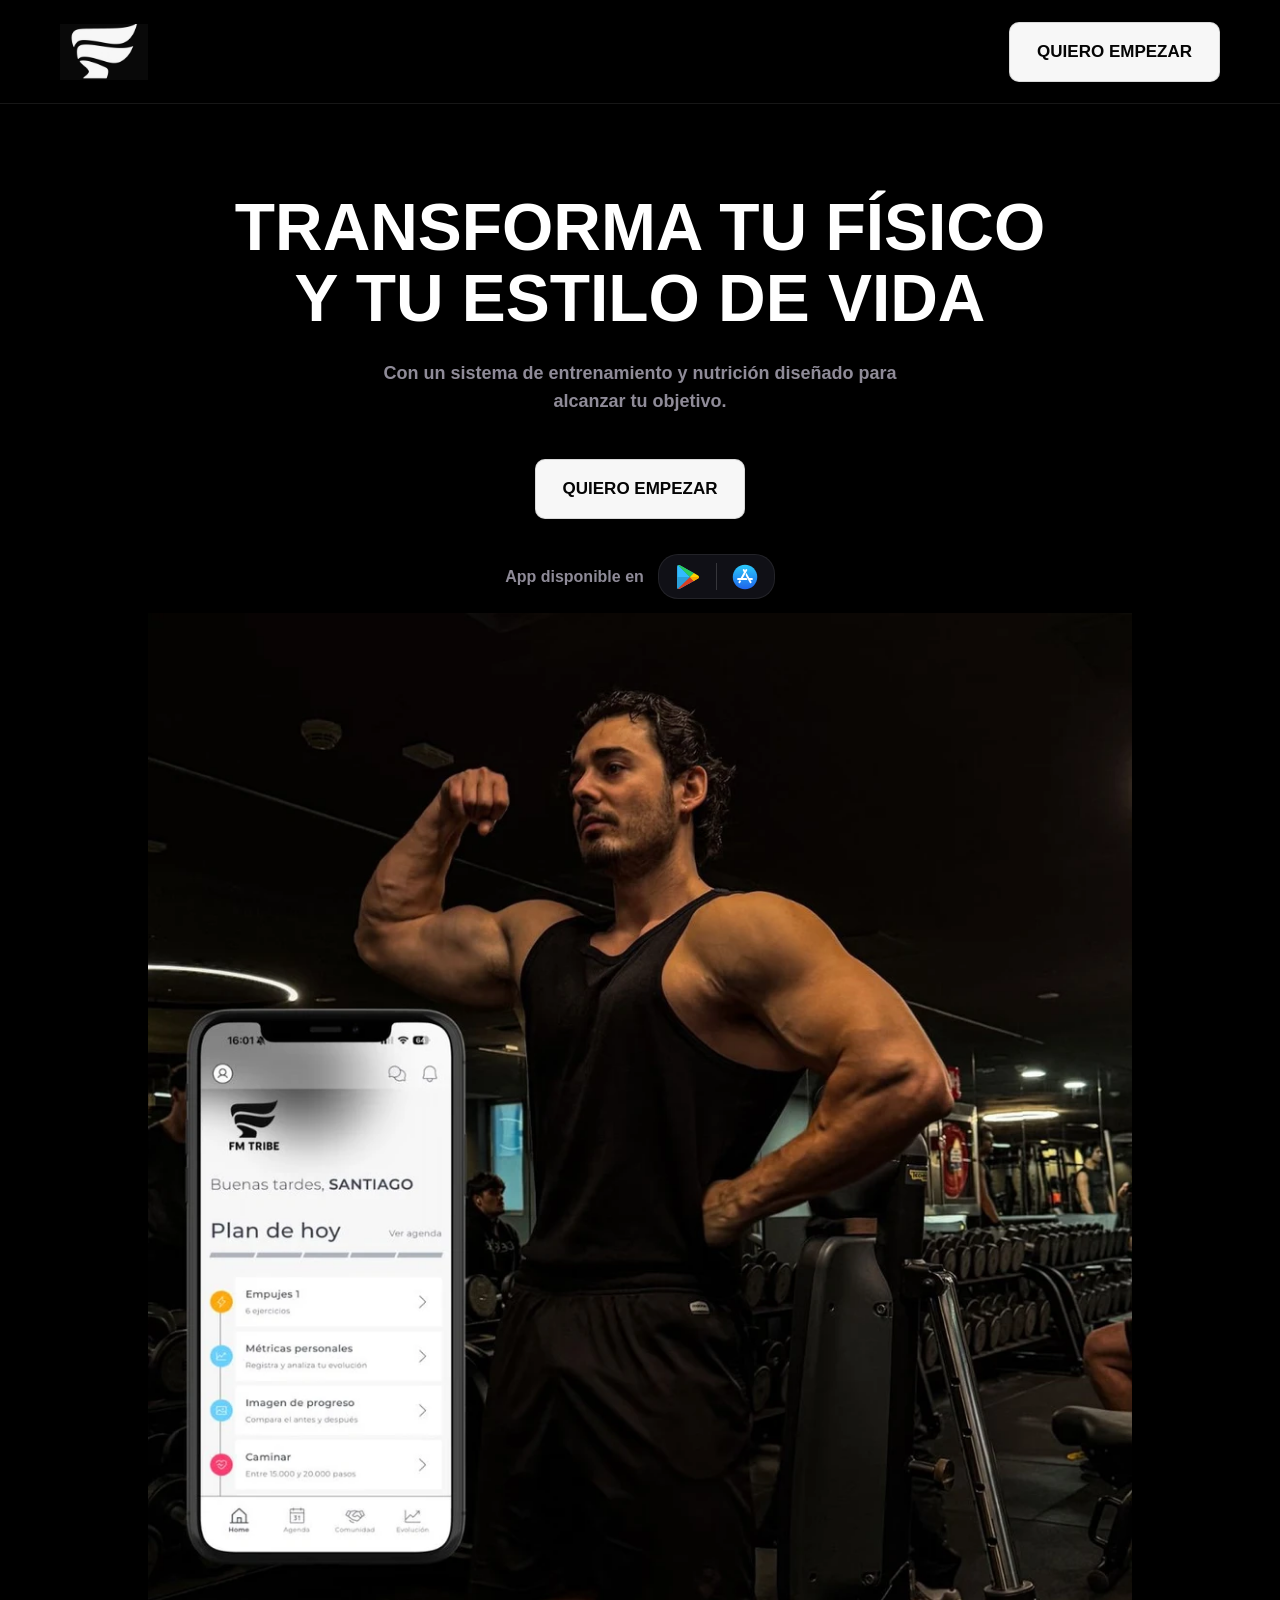
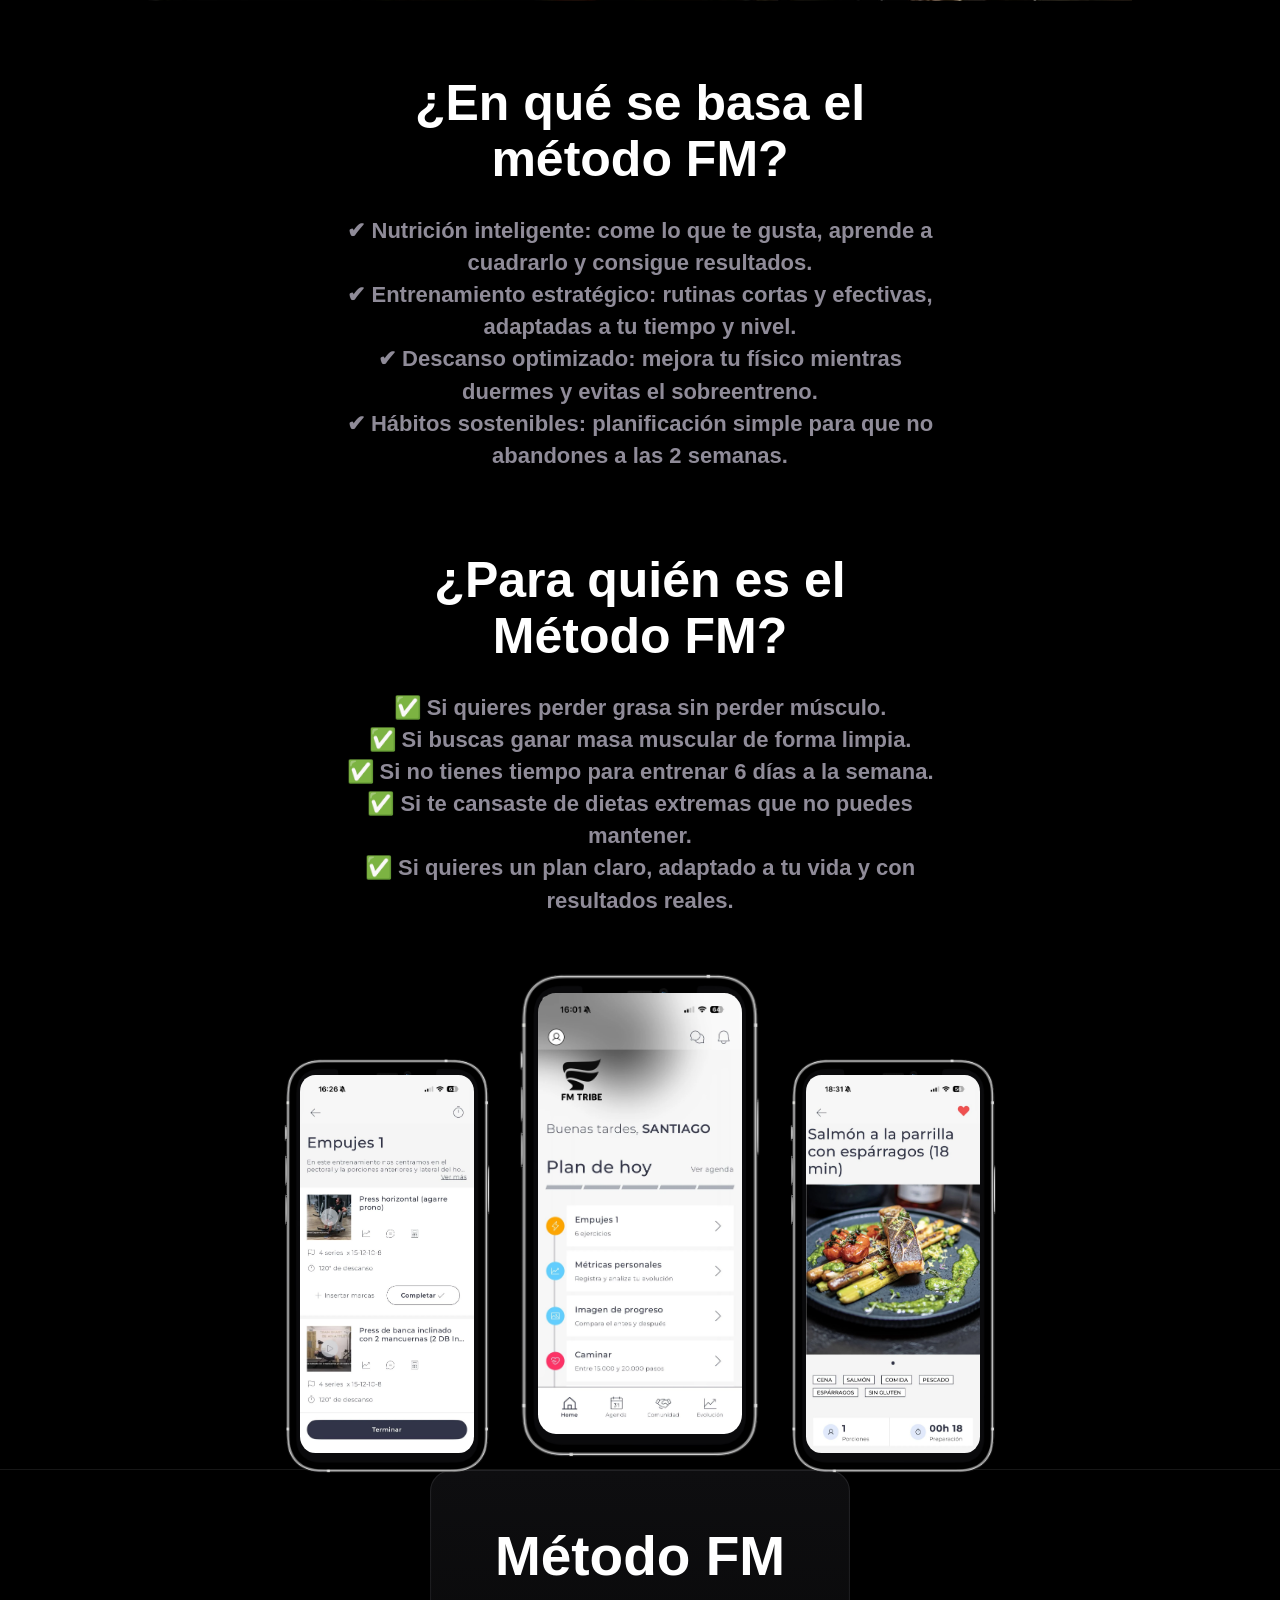
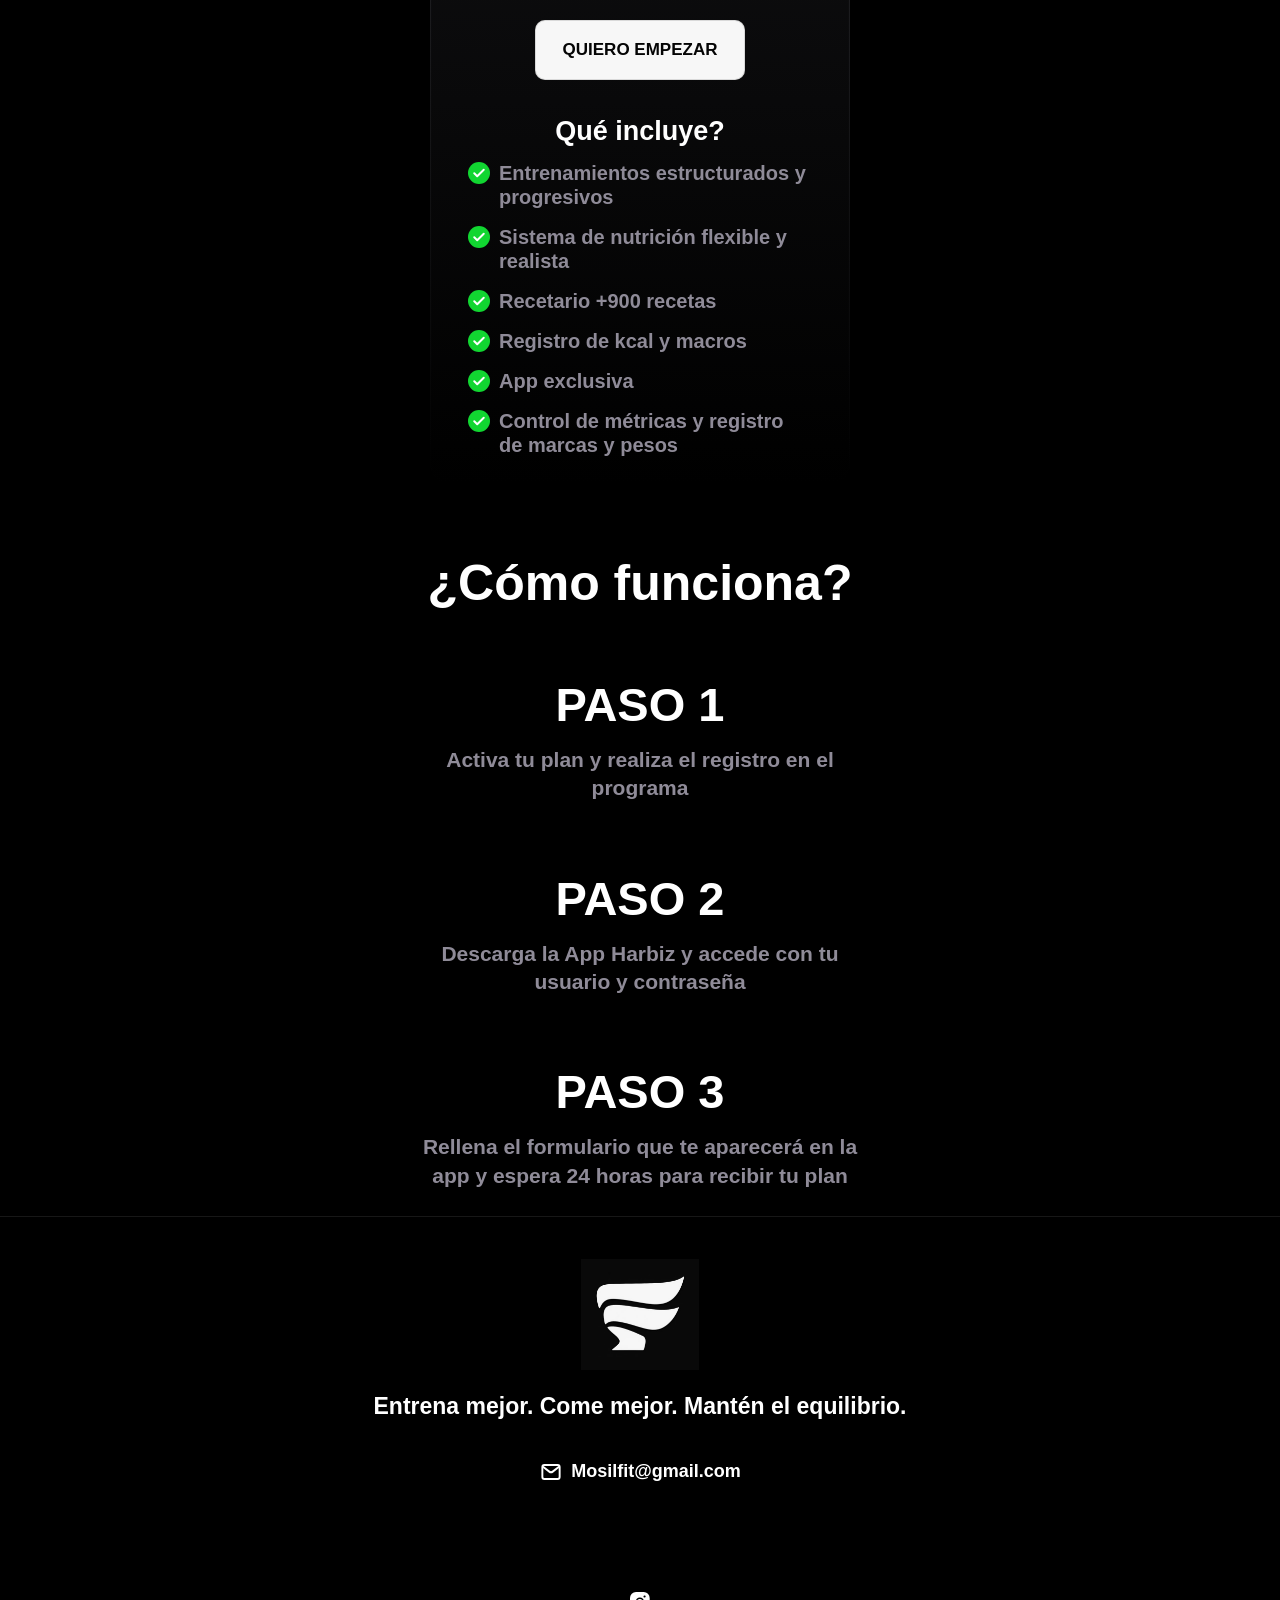
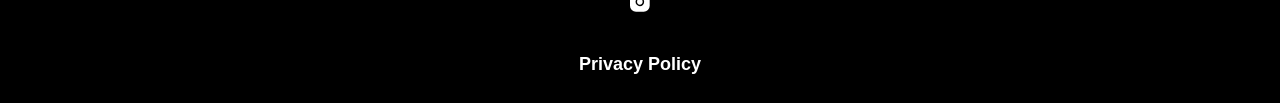
==== fitmosil-copy/index.html @ 0a950f00 "Add files via upload" ====
<!doctype html>
<html lang="es">
<head>
  <meta charset="utf-8">
  <meta name="viewport" content="width=device-width, initial-scale=1">
  <title>Fitmosil.Trainer</title>
  <meta name="description" content="Método FM: entrenamiento y nutrición para transformar tu físico y tu estilo de vida.">
  <link rel="stylesheet" href="styles.css">
</head>
<body>
  <header class="site-header">
    <a class="logo-link" href="#hero" aria-label="Fitmosil">
      <img src="assets/logo.avif" alt="Fitmosil logo">
    </a>
    <a class="header-cta" href="https://api.whatsapp.com/send?phone=+34674088093&text=Hola+Santi%21+Me+gustar%C3%ADa+agendar+una+videollamada+para+ver+c%C3%B3mo+puedes+ayudarme+a+alcanzar+mi+objetivo+f%C3%ADsico">QUIERO EMPEZAR</a>
  </header>

  <main>
    <section class="hero" id="hero">
      <div class="hero-copy">
        <h1>TRANSFORMA TU FÍSICO Y TU ESTILO DE VIDA</h1>
        <p>Con un sistema de entrenamiento y nutrición diseñado para alcanzar tu objetivo.</p>
        <a class="primary-cta" href="https://api.whatsapp.com/send?phone=+34674088093&text=Hola+Santi%21+Me+gustar%C3%ADa+agendar+una+videollamada+para+ver+c%C3%B3mo+puedes+ayudarme+a+alcanzar+mi+objetivo+f%C3%ADsico">QUIERO EMPEZAR</a>
      </div>
      <div class="store-row" aria-label="App disponible en Google Play y App Store">
        <span>App disponible en</span>
        <span class="store-pill">
          <img src="assets/playstore.svg" alt="Google Play">
          <span></span>
          <img src="assets/appstore.svg" alt="App Store">
        </span>
      </div>
      <img class="hero-image" src="assets/hero.webp" alt="Entrenador en gimnasio con vista de la app">
    </section>

    <section class="method">
      <div class="text-block">
        <h2>¿En qué se basa el método FM?</h2>
        <p>✔ Nutrición inteligente: come lo que te gusta, aprende a cuadrarlo y consigue resultados.</p>
        <p>✔ Entrenamiento estratégico: rutinas cortas y efectivas, adaptadas a tu tiempo y nivel.</p>
        <p>✔ Descanso optimizado: mejora tu físico mientras duermes y evitas el sobreentreno.</p>
        <p>✔ Hábitos sostenibles: planificación simple para que no abandones a las 2 semanas.</p>
      </div>

      <div class="text-block audience">
        <h2>¿Para quién es el Método FM?</h2>
        <p>✅ Si quieres perder grasa sin perder músculo.</p>
        <p>✅ Si buscas ganar masa muscular de forma limpia.</p>
        <p>✅ Si no tienes tiempo para entrenar 6 días a la semana.</p>
        <p>✅ Si te cansaste de dietas extremas que no puedes mantener.</p>
        <p>✅ Si quieres un plan claro, adaptado a tu vida y con resultados reales.</p>
      </div>
    </section>

    <section class="phones" aria-label="Capturas de la app">
      <div class="phone phone-left">
        <img class="phone-screen" src="assets/screen-workouts.webp" alt="Entrenamientos en la app">
        <img class="phone-frame" src="assets/phone-frame.avif" alt="">
      </div>
      <div class="phone phone-center">
        <img class="phone-screen" src="assets/screen-plan.webp" alt="Plan de hoy en la app">
        <img class="phone-frame" src="assets/phone-frame.avif" alt="">
      </div>
      <div class="phone phone-right">
        <img class="phone-screen" src="assets/screen-recipes.webp" alt="Recetas en la app">
        <img class="phone-frame" src="assets/phone-frame.avif" alt="">
      </div>
    </section>

    <section class="program">
      <div class="program-shell">
        <img class="program-bg" src="assets/features-bg.svg" alt="">
        <div class="program-content">
          <p class="program-title">Método FM</p>
          <a class="primary-cta" href="https://api.whatsapp.com/send?phone=+34674088093&text=Hola+Santi%21+Me+gustar%C3%ADa+agendar+una+videollamada+para+ver+c%C3%B3mo+puedes+ayudarme+a+alcanzar+mi+objetivo+f%C3%ADsico">QUIERO EMPEZAR</a>
          <p class="includes-title">Qué incluye?</p>
          <ul class="includes">
            <li><img src="assets/check.svg" alt="">Entrenamientos estructurados y progresivos</li>
            <li><img src="assets/check.svg" alt="">Sistema de nutrición flexible y realista</li>
            <li><img src="assets/check.svg" alt="">Recetario +900 recetas</li>
            <li><img src="assets/check.svg" alt="">Registro de kcal y macros</li>
            <li><img src="assets/check.svg" alt="">App exclusiva</li>
            <li><img src="assets/check.svg" alt="">Control de métricas y registro de marcas y pesos</li>
          </ul>
        </div>
      </div>
    </section>

    <section class="steps">
      <h2>¿Cómo funciona?</h2>
      <article>
        <h3>PASO 1</h3>
        <p>Activa tu plan y realiza el registro en el programa</p>
      </article>
      <article>
        <h3>PASO 2</h3>
        <p>Descarga la App Harbiz y accede con tu usuario y contraseña</p>
      </article>
      <article>
        <h3>PASO 3</h3>
        <p>Rellena el formulario que te aparecerá en la app y espera 24 horas para recibir tu plan</p>
      </article>
    </section>
  </main>

  <footer class="site-footer">
    <a href="#hero" aria-label="Volver al inicio">
      <img class="footer-logo" src="assets/logo.avif" alt="Fitmosil logo">
    </a>
    <p>Entrena mejor. Come mejor. Mantén el equilibrio.</p>
    <a class="mail" href="mailto:mosilfit@gmail.com">
      <img src="assets/mail.svg" alt="">
      Mosilfit@gmail.com
    </a>
    <a class="instagram" href="https://www.instagram.com/fitmosil.trainer/" aria-label="Instagram">
      <img src="assets/instagram.svg" alt="Instagram">
    </a>
    <a class="privacy" href="privacy-policy.html">Privacy Policy</a>
  </footer>
</body>
</html>
---- fitmosil-copy/styles.css ----
:root {
  color-scheme: dark;
  --bg: #000;
  --text: #fff;
  --muted: #8f8b98;
  --line: #171717;
  --button: #f7f7f7;
  --button-text: #050505;
}

* {
  box-sizing: border-box;
}

html {
  scroll-behavior: smooth;
}

body {
  margin: 0;
  background: var(--bg);
  color: var(--text);
  font-family: "Inter Tight", "Instrument Sans", Inter, Arial, sans-serif;
  letter-spacing: 0;
}

a {
  color: inherit;
  text-decoration: none;
}

.site-header {
  position: sticky;
  top: 0;
  z-index: 10;
  height: 104px;
  display: flex;
  align-items: center;
  justify-content: space-between;
  padding: 24px clamp(16px, 4.7vw, 60px);
  background: rgba(0, 0, 0, 0.92);
  border-bottom: 1px solid var(--line);
}

.logo-link img {
  display: block;
  width: 88px;
  height: 56px;
  object-fit: cover;
}

.header-cta,
.primary-cta {
  display: inline-flex;
  align-items: center;
  justify-content: center;
  min-height: 60px;
  padding: 0 28px;
  border-radius: 10px;
  background: var(--button);
  color: var(--button-text);
  font-size: 17px;
  font-weight: 800;
  box-shadow: inset 0 0 0 1px rgba(0, 0, 0, 0.12);
  white-space: nowrap;
}

.hero {
  max-width: 1032px;
  margin: 0 auto;
  padding: 88px 24px 0;
  text-align: center;
}

.hero-copy {
  max-width: 860px;
  margin: 0 auto;
}

h1,
h2,
h3,
p {
  margin: 0;
}

h1 {
  font-size: clamp(35px, 5.15vw, 66px);
  line-height: 1.08;
  font-weight: 900;
  text-transform: uppercase;
}

.hero-copy p {
  max-width: 520px;
  margin: 26px auto 43px;
  color: var(--muted);
  font-size: 18px;
  line-height: 1.55;
  font-weight: 600;
}

.store-row {
  display: flex;
  align-items: center;
  justify-content: center;
  gap: 14px;
  margin: 35px 0 14px;
  color: var(--muted);
  font-size: 16px;
  font-weight: 600;
}

.store-pill {
  display: inline-flex;
  align-items: center;
  gap: 14px;
  height: 45px;
  padding: 8px 15px;
  border: 1px solid rgba(255, 255, 255, 0.08);
  border-radius: 20px;
  background: rgba(20, 20, 28, 0.82);
}

.store-pill span {
  width: 1px;
  align-self: stretch;
  background: rgba(255, 255, 255, 0.16);
}

.store-pill img {
  width: 28px;
  height: 28px;
}

.hero-image {
  display: block;
  width: min(100%, 1032px);
  aspect-ratio: 1020 / 1024;
  object-fit: cover;
  object-position: center top;
  margin: 0 auto;
}

.method {
  max-width: 640px;
  margin: 74px auto 0;
  padding: 0 24px;
  text-align: center;
}

.text-block + .text-block {
  margin-top: 80px;
}

h2 {
  font-size: clamp(38px, 4vw, 50px);
  line-height: 1.12;
  font-weight: 900;
}

.text-block p {
  color: var(--muted);
  font-size: 22px;
  line-height: 1.46;
  font-weight: 600;
}

.text-block h2 + p {
  margin-top: 28px;
}

.phones {
  position: relative;
  display: grid;
  grid-template-columns: repeat(3, 1fr);
  align-items: end;
  gap: 0;
  width: min(760px, calc(100% - 32px));
  min-height: 382px;
  margin: 72px auto 0;
}

.phone {
  position: relative;
  justify-self: center;
  width: 210px;
  aspect-ratio: 546 / 1080;
}

.phone-center {
  width: 245px;
  z-index: 2;
  transform: translateY(-16px);
}

.phone-screen,
.phone-frame {
  position: absolute;
}

.phone-screen {
  z-index: 2;
  left: 8.5%;
  top: 4.2%;
  width: 83%;
  height: 91%;
  object-fit: cover;
  object-position: top center;
  border-radius: 8.8% / 4.4%;
}

.phone-frame {
  z-index: 1;
  inset: 0;
  width: 100%;
  height: 100%;
  object-fit: contain;
}

.program {
  margin-top: -4px;
  border-top: 1px solid var(--line);
}

.program-shell {
  position: relative;
  width: min(420px, calc(100% - 32px));
  min-height: 590px;
  margin: 0 auto;
}

.program-bg {
  position: absolute;
  inset: 0;
  width: 100%;
  height: 100%;
  object-fit: fill;
}

.program-content {
  position: relative;
  z-index: 1;
  padding: 58px 38px 28px;
  text-align: center;
}

.program-title {
  font-size: 55px;
  line-height: 1.05;
  font-weight: 900;
}

.program .primary-cta {
  margin-top: 34px;
}

.includes-title {
  margin-top: 36px;
  font-size: 27px;
  font-weight: 800;
}

.includes {
  display: grid;
  gap: 16px;
  margin: 14px 0 0;
  padding: 0;
  list-style: none;
  text-align: left;
}

.includes li {
  display: grid;
  grid-template-columns: 22px 1fr;
  gap: 9px;
  align-items: start;
  color: var(--muted);
  font-size: 20px;
  line-height: 1.2;
  font-weight: 650;
}

.includes img {
  width: 22px;
  height: 22px;
  margin-top: 1px;
}

.steps {
  max-width: 500px;
  margin: 70px auto 0;
  padding: 0 24px 26px;
  text-align: center;
}

.steps h2 {
  margin-bottom: 70px;
}

.steps article + article {
  margin-top: 72px;
}

.steps h3 {
  font-size: 47px;
  line-height: 1;
  font-weight: 900;
}

.steps p {
  margin-top: 18px;
  color: var(--muted);
  font-size: 21px;
  line-height: 1.35;
  font-weight: 600;
}

.site-footer {
  border-top: 1px solid var(--line);
  padding: 42px 24px 28px;
  text-align: center;
}

.footer-logo {
  width: 118px;
  height: 111px;
  object-fit: cover;
}

.site-footer p {
  margin: 18px auto 38px;
  color: var(--text);
  font-size: 23px;
  line-height: 1.3;
  font-weight: 700;
}

.mail {
  display: inline-flex;
  align-items: center;
  gap: 8px;
  color: var(--text);
  font-size: 18px;
  font-weight: 700;
}

.mail img,
.instagram img {
  width: 24px;
  height: 24px;
}

.instagram {
  display: block;
  width: 24px;
  margin: 102px auto 36px;
}

.privacy {
  color: var(--text);
  font-size: 18px;
  font-weight: 700;
}

@media (max-width: 720px) {
  .site-header {
    position: relative;
    height: 120px;
    padding: 44px 16px 18px;
  }

  .header-cta {
    display: none;
  }

  .logo-link img {
    width: 86px;
    height: 56px;
  }

  .hero {
    padding-top: 54px;
  }

  h1 {
    max-width: 380px;
    margin: 0 auto;
  }

  .hero-copy p {
    max-width: 370px;
    margin-top: 24px;
    margin-bottom: 50px;
    font-size: 20px;
  }

  .primary-cta {
    min-width: 208px;
    min-height: 60px;
  }

  .store-row {
    margin-top: 32px;
  }

  .hero-image {
    width: min(386px, 100%);
  }

  .method {
    margin-top: 50px;
  }

  .text-block p {
    font-size: 20px;
  }

  .phones {
    width: min(410px, calc(100% - 16px));
    min-height: 314px;
    margin-top: 62px;
  }

  .phone {
    width: 132px;
  }

  .phone-center {
    width: 152px;
  }

  .program-title {
    font-size: 48px;
  }

  .includes li {
    font-size: 18px;
  }
}

@media (max-width: 420px) {
  .store-row {
    flex-wrap: wrap;
  }

  .phones {
    min-height: 270px;
  }

  .phone {
    width: min(118px, 30vw);
  }

  .phone-center {
    width: min(136px, 34vw);
  }

  .program-content {
    padding-left: 26px;
    padding-right: 26px;
  }
}
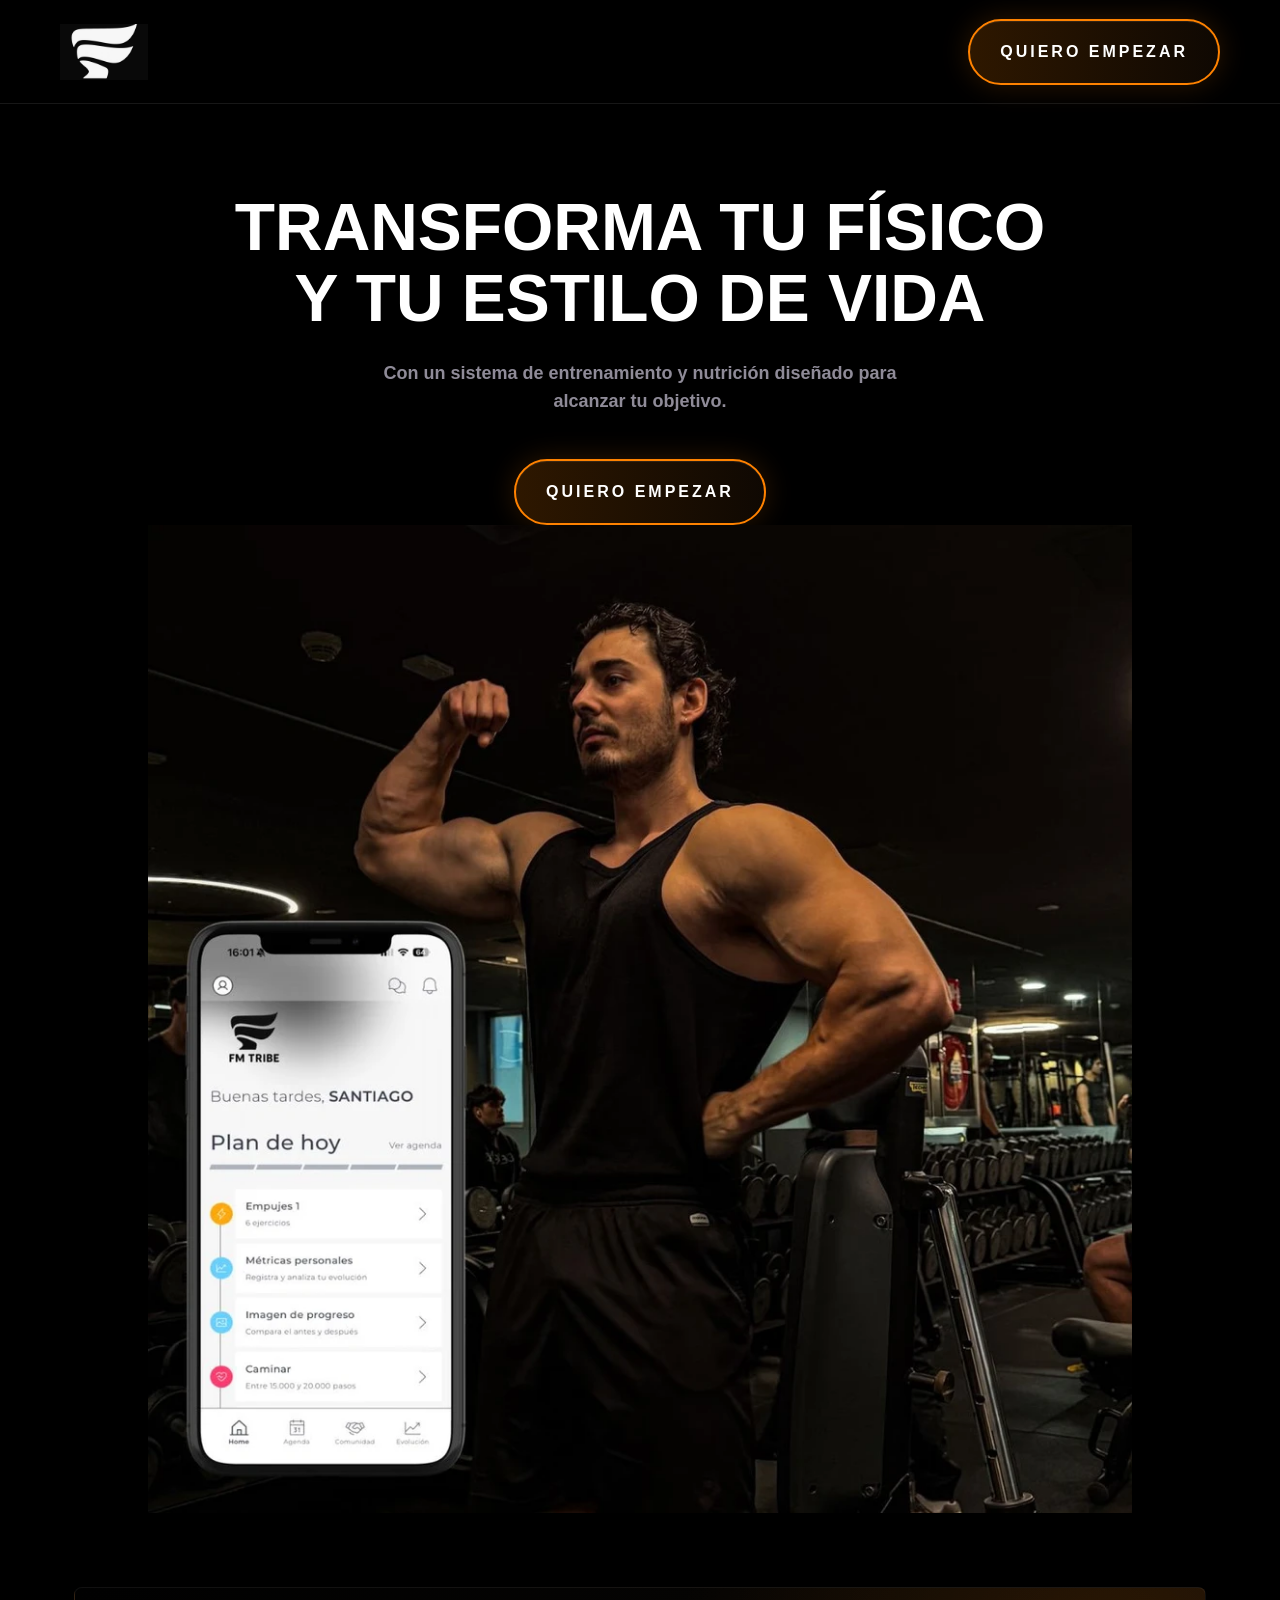
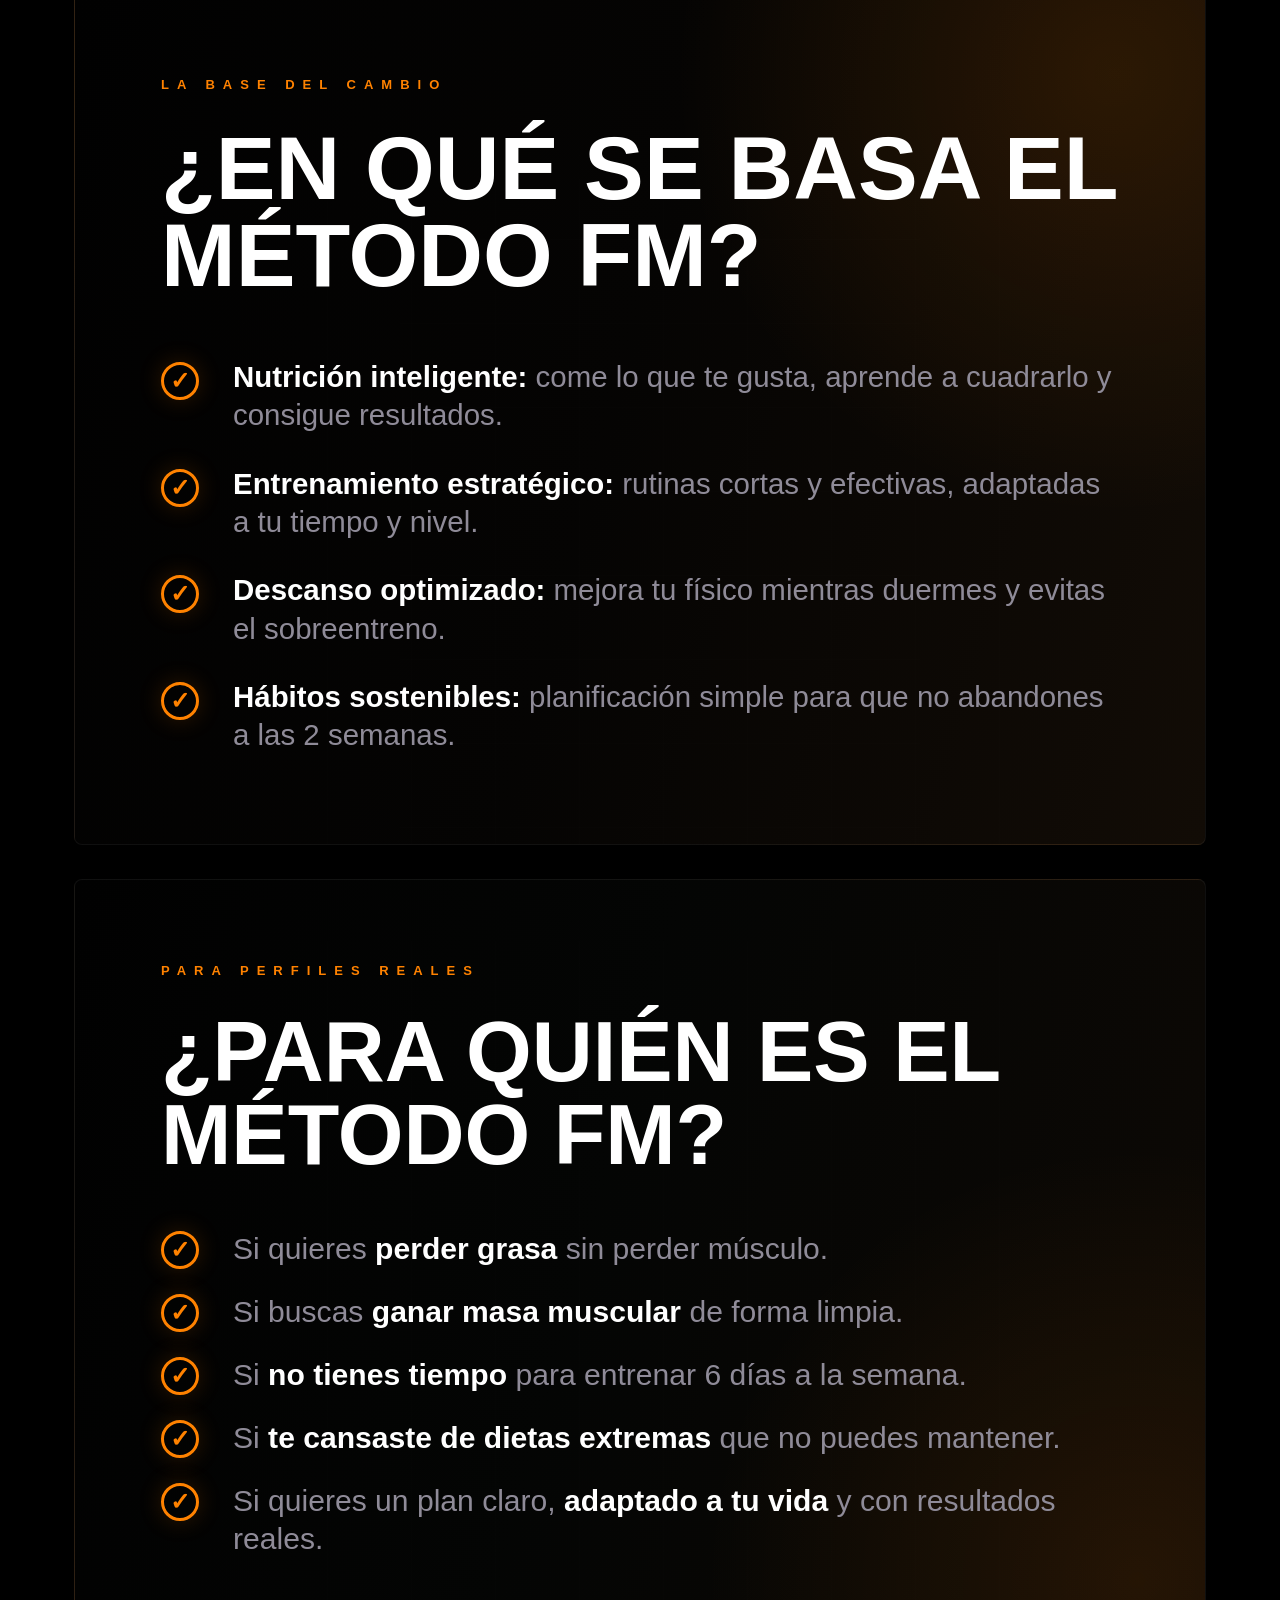
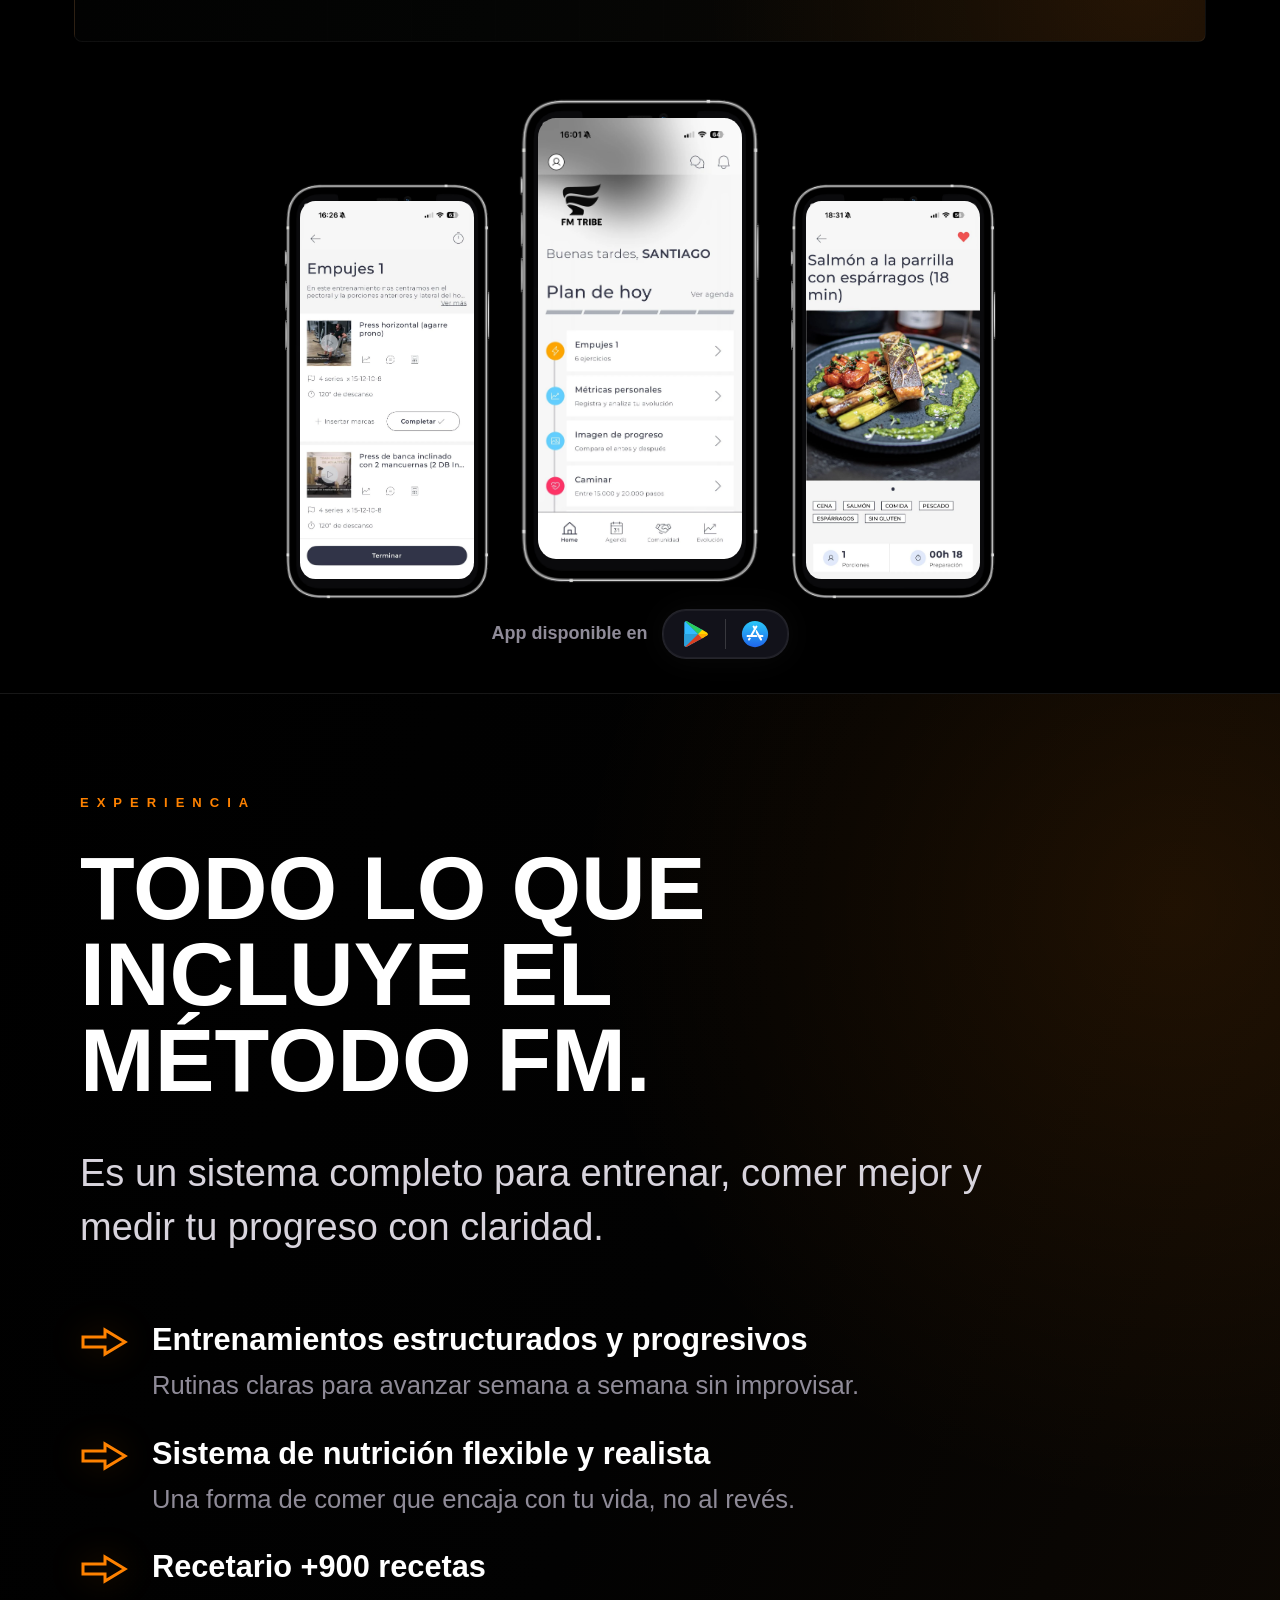
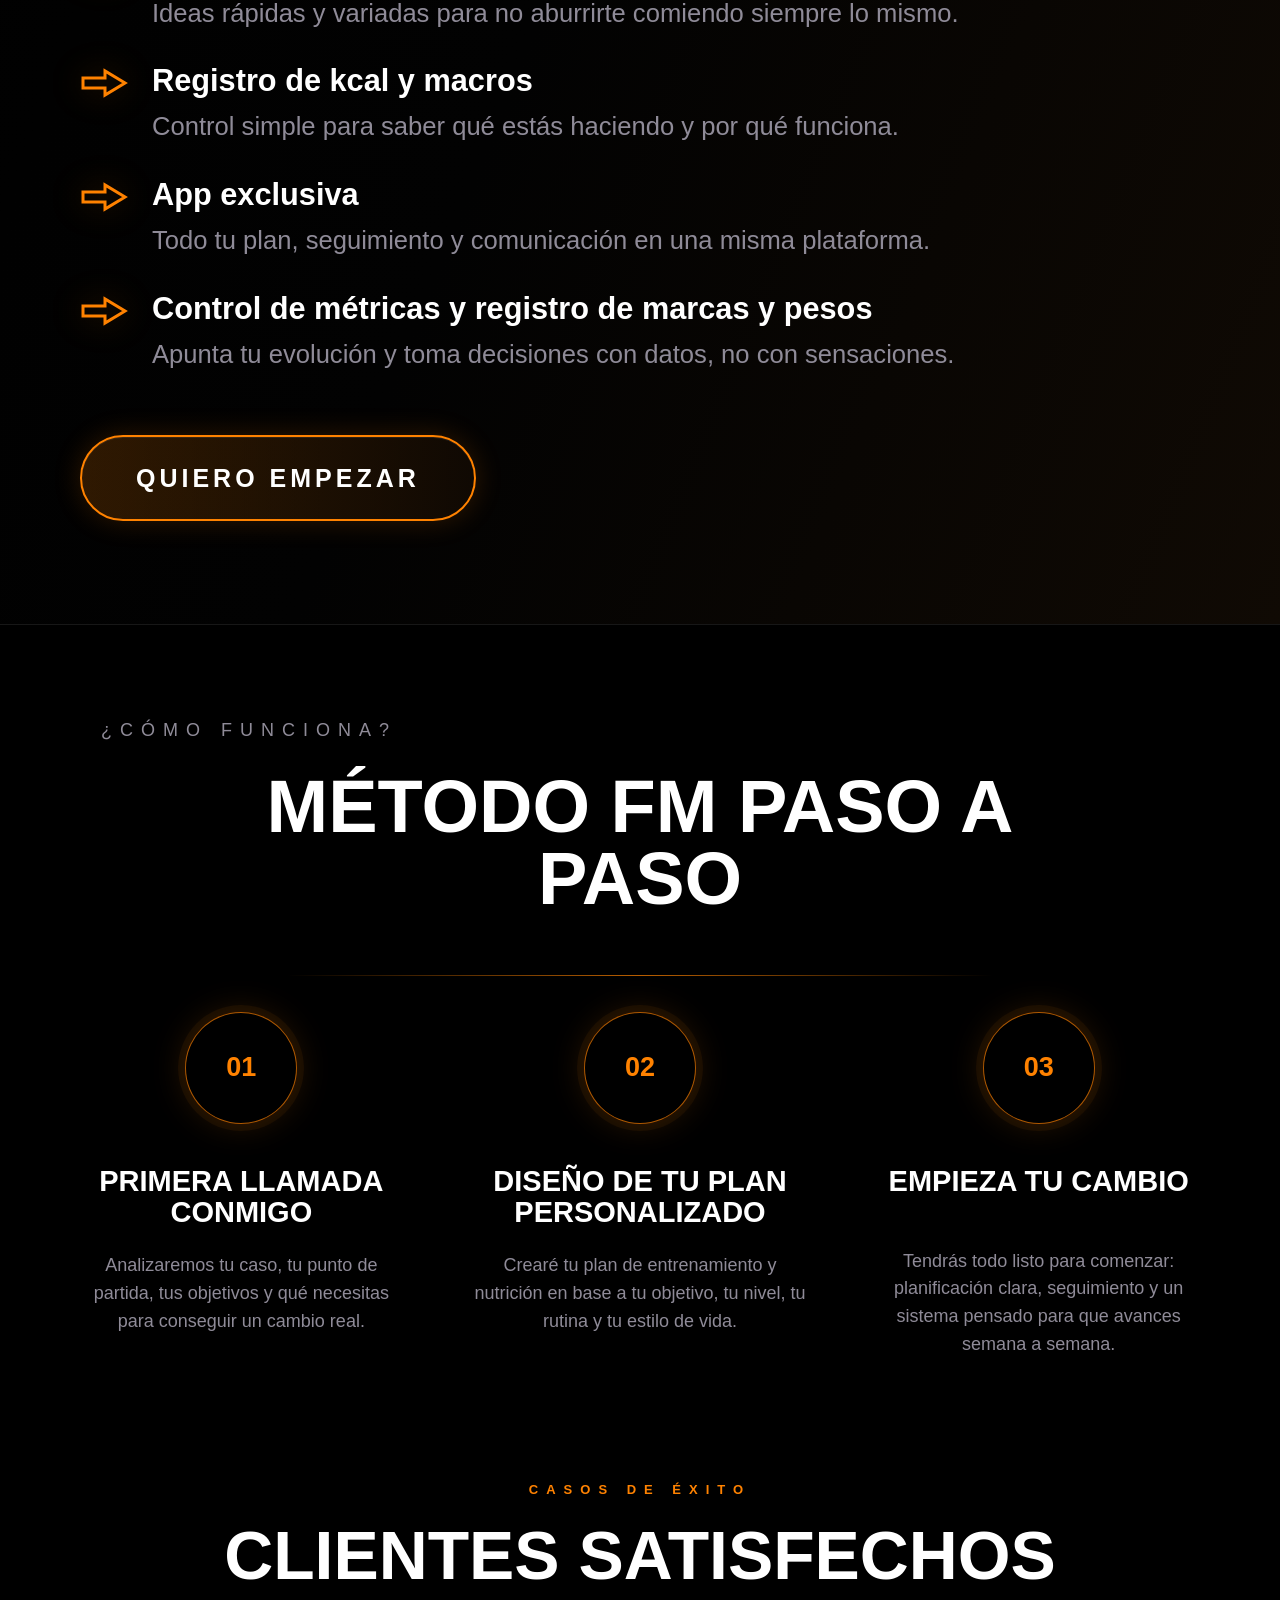
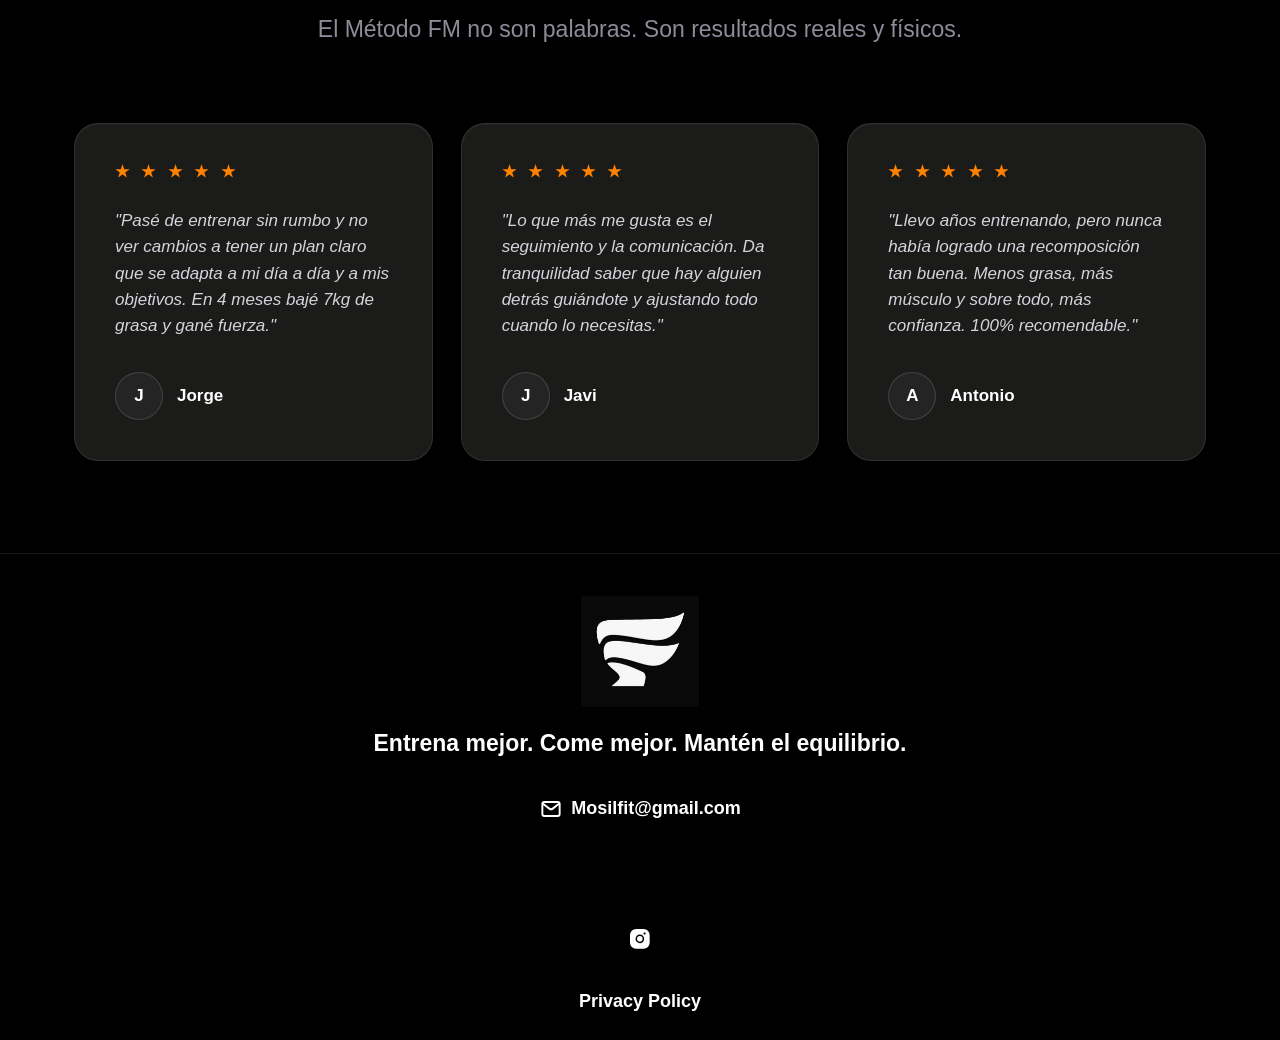
==== commit 83ffb009: "Add files via upload" ====
--- a/fitmosil-copy/index.html
+++ b/fitmosil-copy/index.html
@@ -5,14 +5,14 @@
   <meta name="viewport" content="width=device-width, initial-scale=1">
   <title>Fitmosil.Trainer</title>
   <meta name="description" content="Método FM: entrenamiento y nutrición para transformar tu físico y tu estilo de vida.">
-  <link rel="stylesheet" href="styles.css">
+  <link rel="stylesheet" href="styles.css?v=20260612-experiencia-kicker">
 </head>
 <body>
   <header class="site-header">
     <a class="logo-link" href="#hero" aria-label="Fitmosil">
       <img src="assets/logo.avif" alt="Fitmosil logo">
     </a>
-    <a class="header-cta" href="https://api.whatsapp.com/send?phone=+34674088093&text=Hola+Santi%21+Me+gustar%C3%ADa+agendar+una+videollamada+para+ver+c%C3%B3mo+puedes+ayudarme+a+alcanzar+mi+objetivo+f%C3%ADsico">QUIERO EMPEZAR</a>
+    <a class="header-cta luxury-cta" href="https://api.whatsapp.com/send?phone=+34674088093&text=Hola+Santi%21+Me+gustar%C3%ADa+agendar+una+videollamada+para+ver+c%C3%B3mo+puedes+ayudarme+a+alcanzar+mi+objetivo+f%C3%ADsico"><span>Quiero <strong>empezar</strong></span></a>
   </header>
 
   <main>
@@ -20,35 +20,45 @@
       <div class="hero-copy">
         <h1>TRANSFORMA TU FÍSICO Y TU ESTILO DE VIDA</h1>
         <p>Con un sistema de entrenamiento y nutrición diseñado para alcanzar tu objetivo.</p>
-        <a class="primary-cta" href="https://api.whatsapp.com/send?phone=+34674088093&text=Hola+Santi%21+Me+gustar%C3%ADa+agendar+una+videollamada+para+ver+c%C3%B3mo+puedes+ayudarme+a+alcanzar+mi+objetivo+f%C3%ADsico">QUIERO EMPEZAR</a>
-      </div>
-      <div class="store-row" aria-label="App disponible en Google Play y App Store">
-        <span>App disponible en</span>
-        <span class="store-pill">
-          <img src="assets/playstore.svg" alt="Google Play">
-          <span></span>
-          <img src="assets/appstore.svg" alt="App Store">
-        </span>
+        <a class="primary-cta luxury-cta" href="https://api.whatsapp.com/send?phone=+34674088093&text=Hola+Santi%21+Me+gustar%C3%ADa+agendar+una+videollamada+para+ver+c%C3%B3mo+puedes+ayudarme+a+alcanzar+mi+objetivo+f%C3%ADsico"><span>Quiero <strong>empezar</strong></span></a>
       </div>
       <img class="hero-image" src="assets/hero.webp" alt="Entrenador en gimnasio con vista de la app">
     </section>
 
     <section class="method">
-      <div class="text-block">
+      <div class="method-foundation">
+        <p class="method-kicker">La base del cambio</p>
         <h2>¿En qué se basa el método FM?</h2>
-        <p>✔ Nutrición inteligente: come lo que te gusta, aprende a cuadrarlo y consigue resultados.</p>
-        <p>✔ Entrenamiento estratégico: rutinas cortas y efectivas, adaptadas a tu tiempo y nivel.</p>
-        <p>✔ Descanso optimizado: mejora tu físico mientras duermes y evitas el sobreentreno.</p>
-        <p>✔ Hábitos sostenibles: planificación simple para que no abandones a las 2 semanas.</p>
+        <ul class="foundation-list">
+          <li>
+            <span class="foundation-check" aria-hidden="true">✓</span>
+            <p><strong>Nutrición inteligente:</strong> come lo que te gusta, aprende a cuadrarlo y consigue resultados.</p>
+          </li>
+          <li>
+            <span class="foundation-check" aria-hidden="true">✓</span>
+            <p><strong>Entrenamiento estratégico:</strong> rutinas cortas y efectivas, adaptadas a tu tiempo y nivel.</p>
+          </li>
+          <li>
+            <span class="foundation-check" aria-hidden="true">✓</span>
+            <p><strong>Descanso optimizado:</strong> mejora tu físico mientras duermes y evitas el sobreentreno.</p>
+          </li>
+          <li>
+            <span class="foundation-check" aria-hidden="true">✓</span>
+            <p><strong>Hábitos sostenibles:</strong> planificación simple para que no abandones a las 2 semanas.</p>
+          </li>
+        </ul>
       </div>
 
-      <div class="text-block audience">
+      <div class="method-audience">
+        <p class="method-kicker">Para perfiles reales</p>
         <h2>¿Para quién es el Método FM?</h2>
-        <p>✅ Si quieres perder grasa sin perder músculo.</p>
-        <p>✅ Si buscas ganar masa muscular de forma limpia.</p>
-        <p>✅ Si no tienes tiempo para entrenar 6 días a la semana.</p>
-        <p>✅ Si te cansaste de dietas extremas que no puedes mantener.</p>
-        <p>✅ Si quieres un plan claro, adaptado a tu vida y con resultados reales.</p>
+        <ul class="audience-list">
+          <li><span class="audience-check" aria-hidden="true">✓</span><p>Si quieres <strong>perder grasa</strong> sin perder músculo.</p></li>
+          <li><span class="audience-check" aria-hidden="true">✓</span><p>Si buscas <strong>ganar masa muscular</strong> de forma limpia.</p></li>
+          <li><span class="audience-check" aria-hidden="true">✓</span><p>Si <strong>no tienes tiempo</strong> para entrenar 6 días a la semana.</p></li>
+          <li><span class="audience-check" aria-hidden="true">✓</span><p>Si <strong>te cansaste de dietas extremas</strong> que no puedes mantener.</p></li>
+          <li><span class="audience-check" aria-hidden="true">✓</span><p>Si quieres un plan claro, <strong>adaptado a tu vida</strong> y con resultados reales.</p></li>
+        </ul>
       </div>
     </section>
 
@@ -67,39 +77,103 @@
       </div>
     </section>
 
+    <div class="store-row app-availability" aria-label="App disponible en Google Play y App Store">
+      <span>App disponible en</span>
+      <span class="store-pill">
+        <img src="assets/playstore.svg" alt="Google Play">
+        <span></span>
+        <img src="assets/appstore.svg" alt="App Store">
+      </span>
+    </div>
+
     <section class="program">
-      <div class="program-shell">
-        <img class="program-bg" src="assets/features-bg.svg" alt="">
-        <div class="program-content">
-          <p class="program-title">Método FM</p>
-          <a class="primary-cta" href="https://api.whatsapp.com/send?phone=+34674088093&text=Hola+Santi%21+Me+gustar%C3%ADa+agendar+una+videollamada+para+ver+c%C3%B3mo+puedes+ayudarme+a+alcanzar+mi+objetivo+f%C3%ADsico">QUIERO EMPEZAR</a>
-          <p class="includes-title">Qué incluye?</p>
-          <ul class="includes">
-            <li><img src="assets/check.svg" alt="">Entrenamientos estructurados y progresivos</li>
-            <li><img src="assets/check.svg" alt="">Sistema de nutrición flexible y realista</li>
-            <li><img src="assets/check.svg" alt="">Recetario +900 recetas</li>
-            <li><img src="assets/check.svg" alt="">Registro de kcal y macros</li>
-            <li><img src="assets/check.svg" alt="">App exclusiva</li>
-            <li><img src="assets/check.svg" alt="">Control de métricas y registro de marcas y pesos</li>
-          </ul>
-        </div>
+      <div class="program-content">
+        <p class="program-kicker">Experiencia</p>
+        <h2>Todo lo que incluye el Método FM.</h2>
+        <p class="program-intro">Es un sistema completo para entrenar, comer mejor y medir tu progreso con claridad.</p>
+        <ul class="includes">
+          <li>
+            <span class="include-icon" aria-hidden="true"></span>
+            <div><strong>Entrenamientos estructurados y progresivos</strong><p>Rutinas claras para avanzar semana a semana sin improvisar.</p></div>
+          </li>
+          <li>
+            <span class="include-icon" aria-hidden="true"></span>
+            <div><strong>Sistema de nutrición flexible y realista</strong><p>Una forma de comer que encaja con tu vida, no al revés.</p></div>
+          </li>
+          <li>
+            <span class="include-icon" aria-hidden="true"></span>
+            <div><strong>Recetario +900 recetas</strong><p>Ideas rápidas y variadas para no aburrirte comiendo siempre lo mismo.</p></div>
+          </li>
+          <li>
+            <span class="include-icon" aria-hidden="true"></span>
+            <div><strong>Registro de kcal y macros</strong><p>Control simple para saber qué estás haciendo y por qué funciona.</p></div>
+          </li>
+          <li>
+            <span class="include-icon" aria-hidden="true"></span>
+            <div><strong>App exclusiva</strong><p>Todo tu plan, seguimiento y comunicación en una misma plataforma.</p></div>
+          </li>
+          <li>
+            <span class="include-icon" aria-hidden="true"></span>
+            <div><strong>Control de métricas y registro de marcas y pesos</strong><p>Apunta tu evolución y toma decisiones con datos, no con sensaciones.</p></div>
+          </li>
+        </ul>
+        <a class="program-cta luxury-cta" href="https://api.whatsapp.com/send?phone=+34674088093&text=Hola+Santi%21+Me+gustar%C3%ADa+agendar+una+videollamada+para+ver+c%C3%B3mo+puedes+ayudarme+a+alcanzar+mi+objetivo+f%C3%ADsico"><span>Quiero <strong>empezar</strong></span></a>
       </div>
     </section>
 
-    <section class="steps">
-      <h2>¿Cómo funciona?</h2>
-      <article>
-        <h3>PASO 1</h3>
-        <p>Activa tu plan y realiza el registro en el programa</p>
-      </article>
-      <article>
-        <h3>PASO 2</h3>
-        <p>Descarga la App Harbiz y accede con tu usuario y contraseña</p>
-      </article>
-      <article>
-        <h3>PASO 3</h3>
-        <p>Rellena el formulario que te aparecerá en la app y espera 24 horas para recibir tu plan</p>
-      </article>
+    <section class="steps" aria-labelledby="steps-title">
+      <p class="steps-kicker">¿Cómo funciona?</p>
+      <h2 id="steps-title">Método FM paso a paso</h2>
+      <div class="step-line" aria-hidden="true"></div>
+      <div class="step-grid">
+        <article>
+          <div class="step-number">01</div>
+          <h3>Primera llamada conmigo</h3>
+          <p>Analizaremos tu caso, tu punto de partida, tus objetivos y qué necesitas para conseguir un cambio real.</p>
+        </article>
+        <article>
+          <div class="step-number">02</div>
+          <h3>Diseño de tu plan personalizado</h3>
+          <p>Crearé tu plan de entrenamiento y nutrición en base a tu objetivo, tu nivel, tu rutina y tu estilo de vida.</p>
+        </article>
+        <article>
+          <div class="step-number">03</div>
+          <h3>Empieza tu cambio</h3>
+          <p>Tendrás todo listo para comenzar: planificación clara, seguimiento y un sistema pensado para que avances semana a semana.</p>
+        </article>
+      </div>
+    </section>
+
+    <section class="success-stories" aria-labelledby="success-title">
+      <p class="success-kicker">Casos de éxito</p>
+      <h2 id="success-title">Clientes satisfechos</h2>
+      <p class="success-intro">El Método FM no son palabras. Son resultados reales y físicos.</p>
+      <div class="success-grid">
+        <article class="success-card">
+          <div class="stars" aria-label="5 estrellas">★ ★ ★ ★ ★</div>
+          <p class="quote">"Pasé de entrenar sin rumbo y no ver cambios a tener un plan claro que se adapta a mi día a día y a mis objetivos. En 4 meses bajé 7kg de grasa y gané fuerza."</p>
+          <div class="success-author">
+            <span>J</span>
+            <strong>Jorge</strong>
+          </div>
+        </article>
+        <article class="success-card">
+          <div class="stars" aria-label="5 estrellas">★ ★ ★ ★ ★</div>
+          <p class="quote">"Lo que más me gusta es el seguimiento y la comunicación. Da tranquilidad saber que hay alguien detrás guiándote y ajustando todo cuando lo necesitas."</p>
+          <div class="success-author">
+            <span>J</span>
+            <strong>Javi</strong>
+          </div>
+        </article>
+        <article class="success-card">
+          <div class="stars" aria-label="5 estrellas">★ ★ ★ ★ ★</div>
+          <p class="quote">"Llevo años entrenando, pero nunca había logrado una recomposición tan buena. Menos grasa, más músculo y sobre todo, más confianza. 100% recomendable."</p>
+          <div class="success-author">
+            <span>A</span>
+            <strong>Antonio</strong>
+          </div>
+        </article>
+      </div>
     </section>
   </main>
 
--- a/fitmosil-copy/styles.css
+++ b/fitmosil-copy/styles.css
@@ -57,12 +57,32 @@
   min-height: 60px;
   padding: 0 28px;
   border-radius: 10px;
-  background: var(--button);
-  color: var(--button-text);
+  background: #ff8200;
+  color: #fff;
   font-size: 17px;
   font-weight: 800;
-  box-shadow: inset 0 0 0 1px rgba(0, 0, 0, 0.12);
+  box-shadow: 0 0 30px rgba(255, 130, 0, 0.2), inset 0 1px 0 rgba(255, 255, 255, 0.18);
   white-space: nowrap;
+}
+
+.luxury-cta {
+  gap: 14px;
+  min-height: 66px;
+  padding: 0 30px;
+  border: 2px solid #ff8200;
+  border-radius: 999px;
+  background: linear-gradient(90deg, rgba(255, 130, 0, 0.18), rgba(18, 10, 3, 0.84));
+  color: #fff;
+  font-size: 16px;
+  font-weight: 900;
+  letter-spacing: 3px;
+  text-transform: uppercase;
+  box-shadow: 0 0 28px rgba(255, 130, 0, 0.18), inset 0 1px 0 rgba(255, 255, 255, 0.08);
+}
+
+.luxury-cta strong {
+  color: inherit;
+  font-weight: 900;
 }
 
 .hero {
@@ -133,6 +153,28 @@
   height: 28px;
 }
 
+.app-availability {
+  width: min(720px, calc(100% - 32px));
+  margin: 10px auto 34px;
+  gap: 14px;
+  font-size: 18px;
+  font-weight: 800;
+}
+
+.app-availability .store-pill {
+  height: 50px;
+  gap: 14px;
+  padding: 9px 18px;
+  border-radius: 24px;
+  background: rgba(20, 20, 28, 0.94);
+  box-shadow: inset 0 0 0 1px rgba(255, 255, 255, 0.06), 0 0 34px rgba(255, 255, 255, 0.04);
+}
+
+.app-availability .store-pill img {
+  width: 30px;
+  height: 30px;
+}
+
 .hero-image {
   display: block;
   width: min(100%, 1032px);
@@ -143,20 +185,112 @@
 }
 
 .method {
-  max-width: 640px;
+  max-width: 1180px;
   margin: 74px auto 0;
   padding: 0 24px;
-  text-align: center;
-}
-
-.text-block + .text-block {
-  margin-top: 80px;
+}
+
+.method-foundation {
+  position: relative;
+  overflow: hidden;
+  padding: clamp(56px, 7vw, 92px) clamp(24px, 7vw, 86px);
+  border: 1px solid rgba(255, 255, 255, 0.055);
+  border-radius: 8px;
+  background:
+    radial-gradient(circle at 92% 10%, rgba(255, 130, 0, 0.13), transparent 34%),
+    linear-gradient(105deg, #010101 0%, #050403 48%, #120c06 100%);
+}
+
+.method-foundation::after {
+  content: "";
+  position: absolute;
+  inset: 0;
+  pointer-events: none;
+  background:
+    linear-gradient(90deg, rgba(255, 255, 255, 0.03) 1px, transparent 1px),
+    linear-gradient(0deg, rgba(255, 255, 255, 0.02) 1px, transparent 1px);
+  background-size: 84px 84px;
+  mask-image: linear-gradient(90deg, transparent, #000 32%, #000 72%, transparent);
+  opacity: 0.22;
+}
+
+.method-kicker,
+.steps-kicker {
+  color: #ff8200;
+  font-size: 13px;
+  line-height: 1;
+  font-weight: 900;
+  letter-spacing: 8px;
+  text-transform: uppercase;
 }
 
 h2 {
   font-size: clamp(38px, 4vw, 50px);
   line-height: 1.12;
   font-weight: 900;
+}
+
+.method-foundation h2 {
+  position: relative;
+  z-index: 1;
+  max-width: 980px;
+  margin-top: 34px;
+  font-size: clamp(46px, 7vw, 94px);
+  line-height: 0.98;
+  letter-spacing: 0;
+  text-transform: uppercase;
+}
+
+.foundation-list {
+  position: relative;
+  z-index: 1;
+  display: grid;
+  gap: 30px;
+  max-width: 980px;
+  margin: 58px 0 0;
+  padding: 0;
+  list-style: none;
+}
+
+.foundation-list li {
+  display: grid;
+  grid-template-columns: 48px 1fr;
+  gap: 24px;
+  align-items: start;
+}
+
+.foundation-check {
+  display: grid;
+  place-items: center;
+  width: 38px;
+  height: 38px;
+  margin-top: 4px;
+  border: 3px solid #ff8200;
+  border-radius: 50%;
+  color: #ff8200;
+  font-size: 24px;
+  line-height: 1;
+  font-weight: 900;
+  box-shadow: 0 0 24px rgba(255, 130, 0, 0.18);
+}
+
+.foundation-list p {
+  margin: 0;
+  color: var(--muted);
+  font-size: clamp(22px, 2.3vw, 34px);
+  line-height: 1.3;
+  font-weight: 400;
+}
+
+.foundation-list strong {
+  color: var(--text);
+  font-weight: 900;
+}
+
+.text-block {
+  max-width: 640px;
+  margin: 80px auto 0;
+  text-align: center;
 }
 
 .text-block p {
@@ -168,6 +302,88 @@
 
 .text-block h2 + p {
   margin-top: 28px;
+}
+
+.method-audience {
+  position: relative;
+  overflow: hidden;
+  margin-top: 34px;
+  padding: clamp(52px, 7vw, 84px) clamp(24px, 7vw, 86px);
+  border: 1px solid rgba(255, 255, 255, 0.055);
+  border-radius: 8px;
+  background:
+    radial-gradient(circle at 94% 92%, rgba(255, 130, 0, 0.1), transparent 34%),
+    linear-gradient(105deg, #010101 0%, #040504 46%, #0d0905 100%);
+}
+
+.method-audience::after {
+  content: "";
+  position: absolute;
+  inset: 0;
+  pointer-events: none;
+  background:
+    linear-gradient(90deg, rgba(255, 255, 255, 0.03) 1px, transparent 1px),
+    linear-gradient(0deg, rgba(255, 255, 255, 0.02) 1px, transparent 1px);
+  background-size: 84px 84px;
+  mask-image: linear-gradient(90deg, transparent, #000 28%, #000 74%, transparent);
+  opacity: 0.18;
+}
+
+.method-audience h2 {
+  position: relative;
+  z-index: 1;
+  max-width: 980px;
+  margin-top: 34px;
+  font-size: clamp(46px, 6.6vw, 90px);
+  line-height: 0.98;
+  text-transform: uppercase;
+}
+
+.audience-list {
+  position: relative;
+  z-index: 1;
+  display: grid;
+  gap: 24px;
+  max-width: 1000px;
+  margin: 54px 0 0;
+  padding: 0;
+  list-style: none;
+}
+
+.audience-list li {
+  display: grid;
+  grid-template-columns: 52px 1fr;
+  gap: 20px;
+  align-items: start;
+}
+
+.audience-check {
+  display: grid;
+  place-items: center;
+  width: 38px;
+  height: 38px;
+  margin-top: 1px;
+  border: 3px solid #ff8200;
+  border-radius: 50%;
+  background: transparent;
+  color: #ff8200;
+  font-size: 24px;
+  line-height: 1;
+  font-weight: 900;
+  box-shadow: 0 0 24px rgba(255, 130, 0, 0.18);
+}
+
+.audience-list p {
+  margin: 0;
+  color: var(--muted);
+  font-size: clamp(23px, 2.35vw, 36px);
+  line-height: 1.24;
+  font-weight: 400;
+}
+
+.audience-list strong {
+  color: var(--text);
+  font-weight: 900;
 }
 
 .phones {
@@ -219,101 +435,286 @@
 }
 
 .program {
-  margin-top: -4px;
+  position: relative;
+  overflow: hidden;
+  margin-top: 8px;
+  padding: clamp(74px, 8vw, 118px) clamp(24px, 5vw, 72px);
   border-top: 1px solid var(--line);
-}
-
-.program-shell {
-  position: relative;
-  width: min(420px, calc(100% - 32px));
-  min-height: 590px;
-  margin: 0 auto;
-}
-
-.program-bg {
-  position: absolute;
-  inset: 0;
-  width: 100%;
-  height: 100%;
-  object-fit: fill;
+  border-bottom: 1px solid var(--line);
+  background:
+    radial-gradient(circle at 92% 14%, rgba(255, 130, 0, 0.1), transparent 34%),
+    linear-gradient(112deg, #000 0%, #020202 48%, #100a04 100%);
 }
 
 .program-content {
   position: relative;
   z-index: 1;
-  padding: 58px 38px 28px;
-  text-align: center;
-}
-
-.program-title {
-  font-size: 55px;
-  line-height: 1.05;
-  font-weight: 900;
-}
-
-.program .primary-cta {
-  margin-top: 34px;
-}
-
-.includes-title {
+  max-width: 1120px;
+  margin: 0 auto;
+  text-align: left;
+}
+
+.program-kicker {
+  color: #ff8200;
+  font-size: 13px;
+  line-height: 1;
+  font-weight: 900;
+  letter-spacing: 8px;
+  text-transform: uppercase;
+}
+
+.program h2 {
+  max-width: 760px;
   margin-top: 36px;
-  font-size: 27px;
-  font-weight: 800;
+  font-size: clamp(52px, 7vw, 100px);
+  line-height: 0.96;
+  text-transform: uppercase;
+}
+
+.program-intro {
+  max-width: 980px;
+  margin-top: 44px;
+  color: #d8d4dd;
+  font-size: clamp(24px, 3vw, 38px);
+  line-height: 1.42;
+  font-weight: 400;
 }
 
 .includes {
   display: grid;
-  gap: 16px;
-  margin: 14px 0 0;
+  gap: 34px;
+  margin: 68px 0 0;
   padding: 0;
   list-style: none;
+}
+
+.includes li {
+  display: grid;
+  grid-template-columns: 44px minmax(0, 1fr);
+  gap: 28px;
+  align-items: start;
+  max-width: 1060px;
+}
+
+.include-icon {
+  display: block;
+  width: 48px;
+  height: 34px;
+  margin-top: 2px;
+  background-image: url("data:image/svg+xml,%3Csvg viewBox='0 0 96 64' xmlns='http://www.w3.org/2000/svg'%3E%3Cpath d='M6 22H50V8L90 32L50 56V42H6Z' fill='none' stroke='%23ff8200' stroke-width='6' stroke-linejoin='miter' stroke-linecap='square'/%3E%3C/svg%3E");
+  background-repeat: no-repeat;
+  background-position: center;
+  background-size: contain;
+  filter: drop-shadow(0 0 16px rgba(255, 130, 0, 0.28));
+}
+
+.include-icon::before,
+.include-icon::after {
+  content: none;
+}
+
+.includes strong {
+  display: block;
+  color: var(--text);
+  font-size: clamp(24px, 2.4vw, 34px);
+  line-height: 1.08;
+  font-weight: 900;
+}
+
+.includes p {
+  margin-top: 12px;
+  color: var(--muted);
+  font-size: clamp(18px, 2vw, 28px);
+  line-height: 1.35;
+  font-weight: 400;
+}
+
+.program-cta {
+  display: inline-flex;
+  align-items: center;
+  justify-content: center;
+  min-height: 86px;
+  margin: 64px auto 0;
+  padding: 0 54px;
+  font-size: 25px;
+  letter-spacing: 4px;
+}
+
+.steps {
+  position: relative;
+  max-width: 1260px;
+  margin: 92px auto 0;
+  padding: 0 clamp(24px, 5vw, 64px) 70px;
+  text-align: center;
+}
+
+.steps-kicker {
+  color: #ff8200;
+  font-size: 13px;
+  line-height: 1;
+  font-weight: 900;
+  letter-spacing: 8px;
+  text-transform: uppercase;
+}
+
+.steps h2 {
+  max-width: 760px;
+  margin: 26px auto 96px;
+  font-size: clamp(42px, 6vw, 74px);
+  line-height: 0.98;
+  text-transform: uppercase;
+}
+
+.step-line {
+  position: absolute;
+  left: 22%;
+  right: 22%;
+  top: 258px;
+  height: 1px;
+  background: linear-gradient(90deg, transparent, rgba(255, 130, 0, 0.72), transparent);
+}
+
+.step-grid {
+  position: relative;
+  z-index: 1;
+  display: grid;
+  grid-template-columns: repeat(3, minmax(0, 1fr));
+  gap: clamp(34px, 5vw, 74px);
+  align-items: start;
+  justify-items: center;
+}
+
+.steps article {
+  display: grid;
+  justify-items: center;
+  width: 100%;
+  max-width: 360px;
+}
+
+.step-number {
+  display: grid;
+  place-items: center;
+  width: 112px;
+  height: 112px;
+  margin-bottom: 42px;
+  border: 1px solid rgba(255, 130, 0, 0.68);
+  border-radius: 50%;
+  background: #000;
+  color: #ff8200;
+  font-size: 27px;
+  font-weight: 900;
+  box-shadow: 0 0 0 7px rgba(255, 130, 0, 0.06), 0 0 34px rgba(255, 130, 0, 0.18);
+}
+
+.steps h3 {
+  max-width: 350px;
+  min-height: 58px;
+  font-size: 29px;
+  line-height: 1.08;
+  font-weight: 900;
+  text-transform: uppercase;
+}
+
+.steps p {
+  max-width: 350px;
+  margin-top: 24px;
+  color: var(--muted);
+  font-size: 18px;
+  line-height: 1.55;
+  font-weight: 400;
+}
+
+.success-stories {
+  max-width: 1180px;
+  margin: 54px auto 0;
+  padding: 0 24px 92px;
+  text-align: center;
+}
+
+.success-kicker {
+  color: #ff8200;
+  font-size: 13px;
+  line-height: 1;
+  font-weight: 900;
+  letter-spacing: 8px;
+  text-transform: uppercase;
+}
+
+.success-stories h2 {
+  margin-top: 26px;
+  font-size: clamp(42px, 5.3vw, 70px);
+  line-height: 1;
+  text-transform: uppercase;
+}
+
+.success-intro {
+  margin-top: 24px;
+  color: var(--muted);
+  font-size: 23px;
+  line-height: 1.35;
+  font-weight: 400;
+}
+
+.success-grid {
+  display: grid;
+  grid-template-columns: repeat(3, minmax(0, 1fr));
+  gap: 28px;
+  margin-top: 78px;
+}
+
+.success-card {
+  display: grid;
+  align-content: space-between;
+  min-height: 278px;
+  padding: 40px;
+  border: 1px solid rgba(255, 255, 255, 0.09);
+  border-radius: 24px;
+  background: #1b1b1a;
   text-align: left;
-}
-
-.includes li {
-  display: grid;
-  grid-template-columns: 22px 1fr;
-  gap: 9px;
-  align-items: start;
-  color: var(--muted);
-  font-size: 20px;
-  line-height: 1.2;
-  font-weight: 650;
-}
-
-.includes img {
-  width: 22px;
-  height: 22px;
-  margin-top: 1px;
-}
-
-.steps {
-  max-width: 500px;
-  margin: 70px auto 0;
-  padding: 0 24px 26px;
-  text-align: center;
-}
-
-.steps h2 {
-  margin-bottom: 70px;
-}
-
-.steps article + article {
-  margin-top: 72px;
-}
-
-.steps h3 {
-  font-size: 47px;
+  box-shadow: inset 0 1px 0 rgba(255, 255, 255, 0.035);
+}
+
+.stars {
+  color: #ff8200;
+  font-size: 16px;
   line-height: 1;
   font-weight: 900;
-}
-
-.steps p {
-  margin-top: 18px;
-  color: var(--muted);
-  font-size: 21px;
-  line-height: 1.35;
-  font-weight: 600;
+  letter-spacing: 4px;
+}
+
+.quote {
+  margin-top: 28px;
+  color: #d7d3dc;
+  font-size: 17px;
+  font-style: italic;
+  line-height: 1.55;
+  font-weight: 400;
+}
+
+.success-author {
+  display: flex;
+  align-items: center;
+  gap: 14px;
+  margin-top: 32px;
+}
+
+.success-author span {
+  display: grid;
+  place-items: center;
+  width: 48px;
+  height: 48px;
+  border: 1px solid rgba(255, 255, 255, 0.14);
+  border-radius: 50%;
+  background: #242424;
+  color: #fff;
+  font-size: 17px;
+  font-weight: 900;
+}
+
+.success-author strong {
+  color: #fff;
+  font-size: 17px;
+  font-weight: 900;
 }
 
 .site-footer {
@@ -400,16 +801,135 @@
     min-height: 60px;
   }
 
+  .luxury-cta {
+    min-height: 58px;
+    padding: 0 22px;
+    gap: 11px;
+    font-size: 13px;
+    letter-spacing: 2px;
+  }
+
+  .luxury-cta .cta-mark {
+    width: 24px;
+    height: 24px;
+    font-size: 13px;
+  }
+
   .store-row {
     margin-top: 32px;
   }
 
+  .app-availability {
+    width: min(360px, calc(100% - 28px));
+    gap: 10px;
+    margin: 10px auto 30px;
+    font-size: 16px;
+  }
+
+  .app-availability .store-pill {
+    height: 46px;
+    gap: 12px;
+    padding: 8px 16px;
+    border-radius: 23px;
+  }
+
+  .app-availability .store-pill img {
+    width: 28px;
+    height: 28px;
+  }
+
   .hero-image {
     width: min(386px, 100%);
   }
 
   .method {
     margin-top: 50px;
+  }
+
+  .method-foundation {
+    padding: 42px 22px 46px;
+    border-radius: 8px;
+  }
+
+  .method-kicker {
+    font-size: 11px;
+    letter-spacing: 4px;
+    text-align: center;
+  }
+
+  .method-foundation h2 {
+    margin-top: 22px;
+    font-size: 40px;
+    line-height: 1.02;
+    text-align: center;
+  }
+
+  .foundation-list {
+    gap: 24px;
+    margin-top: 38px;
+  }
+
+  .foundation-list li {
+    grid-template-columns: 34px 1fr;
+    gap: 14px;
+  }
+
+  .foundation-check {
+    width: 28px;
+    height: 28px;
+    border-width: 2px;
+    font-size: 18px;
+  }
+
+  .foundation-list p {
+    font-size: 18px;
+    line-height: 1.42;
+  }
+
+  .text-block {
+    margin-top: 68px;
+  }
+
+  .method-audience {
+    margin-top: 18px;
+    padding: 42px 22px 46px;
+    border-radius: 8px;
+  }
+
+  .method-audience h2 {
+    margin-top: 22px;
+    font-size: 38px;
+    line-height: 1.02;
+    text-align: center;
+  }
+
+  .method-audience .method-kicker {
+    display: block;
+    text-align: center;
+  }
+
+  .audience-list {
+    gap: 20px;
+    margin-top: 36px;
+  }
+
+  .audience-list li {
+    grid-template-columns: 36px 1fr;
+    gap: 12px;
+  }
+
+  .audience-check {
+    width: 28px;
+    height: 28px;
+    border-width: 2px;
+    border-radius: 50%;
+    font-size: 18px;
+  }
+
+  .audience-list p {
+    font-size: 18px;
+    line-height: 1.38;
+    font-weight: 400;
   }
 
   .text-block p {
@@ -430,12 +950,179 @@
     width: 152px;
   }
 
-  .program-title {
-    font-size: 48px;
+  .program {
+    padding: 66px 22px;
+  }
+
+  .program-kicker {
+    font-size: 12px;
+    letter-spacing: 5px;
+  }
+
+  .program h2 {
+    margin-top: 24px;
+    font-size: 44px;
+    line-height: 1;
+  }
+
+  .program-intro {
+    margin-top: 26px;
+    font-size: 20px;
+  }
+
+  .includes {
+    gap: 28px;
+    margin-top: 50px;
   }
 
   .includes li {
+    grid-template-columns: 42px 1fr;
+    gap: 14px;
+  }
+
+  .include-icon {
+    width: 38px;
+    height: 25px;
+    margin-top: 4px;
+  }
+
+  .includes strong {
+    font-size: 22px;
+  }
+
+  .includes p {
+    margin-top: 8px;
+    font-size: 17px;
+  }
+
+  .program-cta {
+    width: 100%;
+    min-height: 66px;
+    margin-top: 46px;
+    padding: 0 20px;
+    font-size: 14px;
+    letter-spacing: 2px;
+  }
+
+  .steps {
+    max-width: 430px;
+    margin-top: 78px;
+    padding-bottom: 56px;
+    text-align: center;
+  }
+
+  .steps-kicker,
+  .steps h2 {
+    text-align: center;
+  }
+
+  .steps-kicker {
+    font-size: 12px;
+    letter-spacing: 5px;
+  }
+
+  .steps h2 {
+    margin: 20px auto 48px;
+    font-size: 46px;
+    line-height: 1.02;
+  }
+
+  .step-line {
+    left: 55px;
+    right: auto;
+    top: 190px;
+    bottom: 58px;
+    width: 1px;
+    height: auto;
+    background: linear-gradient(180deg, transparent, rgba(255, 130, 0, 0.72), transparent);
+  }
+
+  .step-grid {
+    display: grid;
+    grid-template-columns: 1fr;
+    gap: 36px;
+  }
+
+  .steps article {
+    position: relative;
+    grid-template-columns: 110px 1fr;
+    grid-template-areas:
+      "number title"
+      "number text";
+    justify-items: start;
+    align-items: start;
+    column-gap: 12px;
+    max-width: 360px;
+    margin: 0 auto;
+    text-align: left;
+  }
+
+  .step-number {
+    grid-area: number;
+    width: 88px;
+    height: 88px;
+    margin: 0;
+    font-size: 22px;
+    box-shadow: 0 0 0 6px rgba(255, 130, 0, 0.06), 0 0 24px rgba(255, 130, 0, 0.16);
+  }
+
+  .steps h3 {
+    grid-area: title;
+    min-height: 0;
+    max-width: none;
+    margin-top: 4px;
+    font-size: 24px;
+  }
+
+  .steps p {
+    grid-area: text;
+    max-width: none;
+    margin-top: 12px;
     font-size: 18px;
+    line-height: 1.48;
+    font-weight: 400;
+  }
+
+  .success-stories {
+    margin-top: 28px;
+    padding-bottom: 68px;
+  }
+
+  .success-kicker {
+    font-size: 12px;
+    letter-spacing: 5px;
+  }
+
+  .success-stories h2 {
+    margin-top: 20px;
+    font-size: 42px;
+  }
+
+  .success-intro {
+    max-width: 330px;
+    margin: 18px auto 0;
+    font-size: 18px;
+  }
+
+  .success-grid {
+    grid-template-columns: 1fr;
+    gap: 18px;
+    margin-top: 42px;
+  }
+
+  .success-card {
+    min-height: auto;
+    padding: 28px;
+    border-radius: 18px;
+  }
+
+  .quote {
+    margin-top: 22px;
+    font-size: 16px;
+  }
+
+  .success-author {
+    margin-top: 26px;
   }
 }
 
@@ -444,6 +1131,23 @@
     flex-wrap: wrap;
   }
 
+  .app-availability {
+    flex-wrap: nowrap;
+    gap: 8px;
+    font-size: 15px;
+  }
+
+  .app-availability .store-pill {
+    height: 42px;
+    gap: 10px;
+    padding: 7px 14px;
+  }
+
+  .app-availability .store-pill img {
+    width: 25px;
+    height: 25px;
+  }
+
   .phones {
     min-height: 270px;
   }
@@ -456,8 +1160,104 @@
     width: min(136px, 34vw);
   }
 
-  .program-content {
-    padding-left: 26px;
-    padding-right: 26px;
-  }
-}
+  .program {
+    padding: 56px 18px;
+  }
+
+  .program h2 {
+    font-size: 37px;
+  }
+
+  .program-intro {
+    font-size: 18px;
+  }
+
+  .program-cta {
+    min-height: 60px;
+    font-size: 12px;
+    letter-spacing: 1.5px;
+  }
+
+  .includes strong {
+    font-size: 20px;
+  }
+
+  .includes p {
+    font-size: 16px;
+  }
+
+  .method {
+    padding-left: 16px;
+    padding-right: 16px;
+  }
+
+  .method-foundation {
+    padding: 38px 18px 42px;
+  }
+
+  .method-foundation h2 {
+    font-size: 34px;
+  }
+
+  .method-audience {
+    padding: 38px 18px 42px;
+  }
+
+  .method-audience h2 {
+    font-size: 33px;
+  }
+
+  .foundation-list p {
+    font-size: 16px;
+  }
+
+  .audience-list p {
+    font-size: 16px;
+  }
+
+  .steps {
+    padding-left: 18px;
+    padding-right: 18px;
+  }
+
+  .steps h2 {
+    font-size: 39px;
+  }
+
+  .step-line {
+    left: 51px;
+    top: 178px;
+  }
+
+  .steps article {
+    grid-template-columns: 96px 1fr;
+    column-gap: 8px;
+  }
+
+  .step-number {
+    width: 78px;
+    height: 78px;
+    font-size: 20px;
+  }
+
+  .steps h3 {
+    font-size: 21px;
+  }
+
+  .steps p {
+    font-size: 16px;
+  }
+
+  .success-stories {
+    padding-left: 16px;
+    padding-right: 16px;
+  }
+
+  .success-stories h2 {
+    font-size: 36px;
+  }
+
+  .success-card {
+    padding: 24px;
+  }
+}
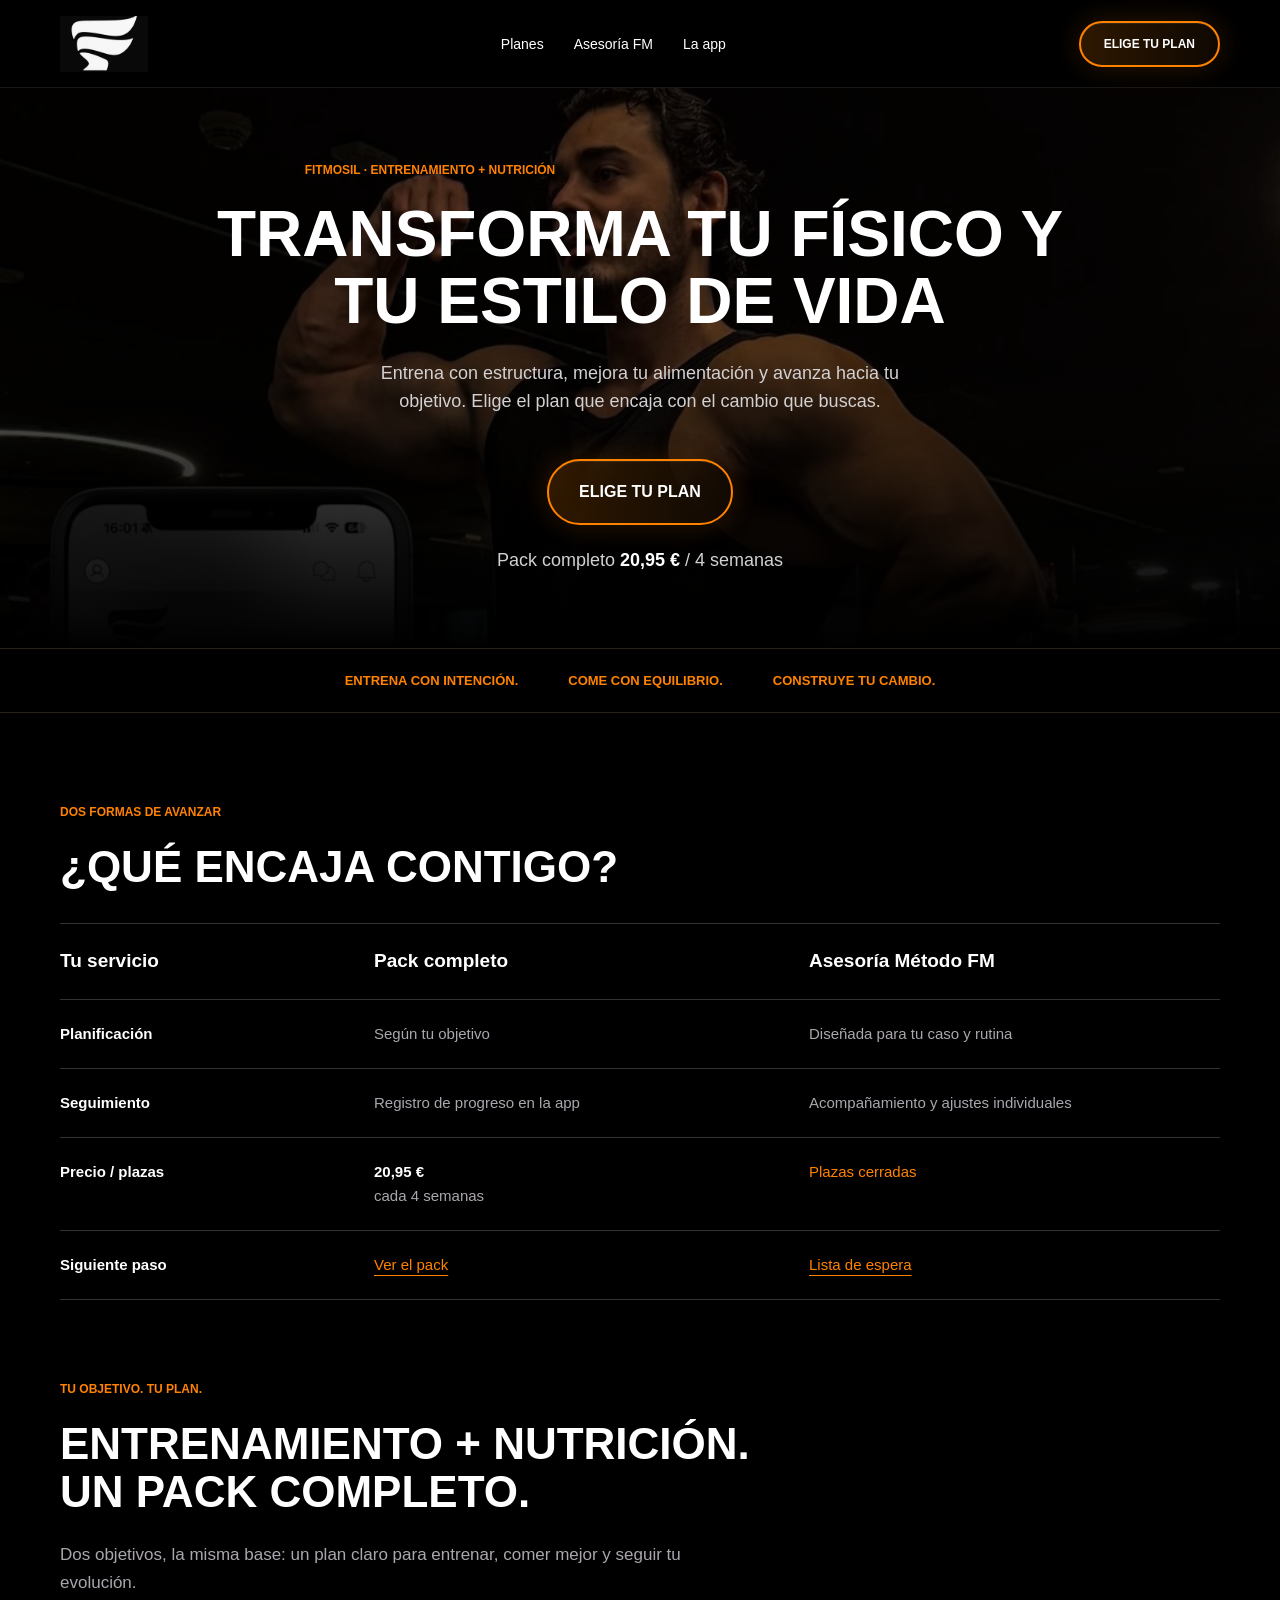
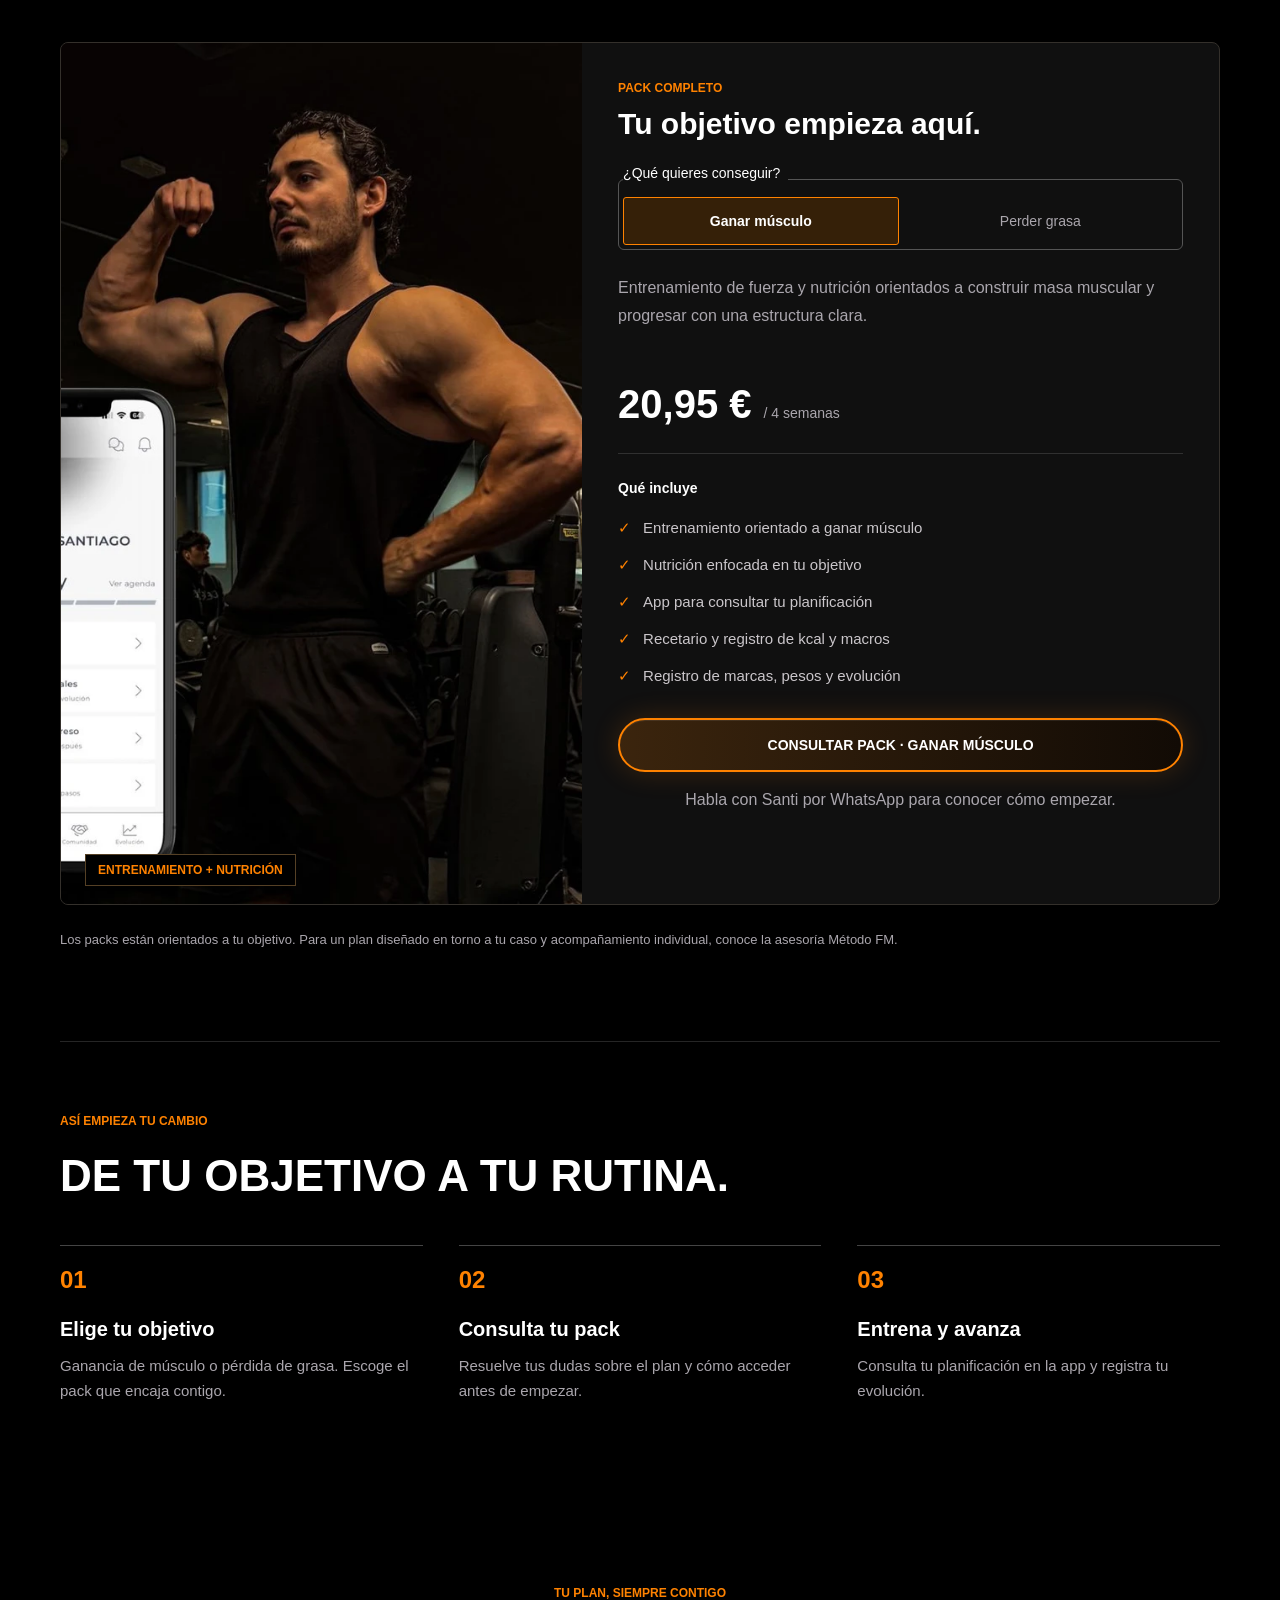
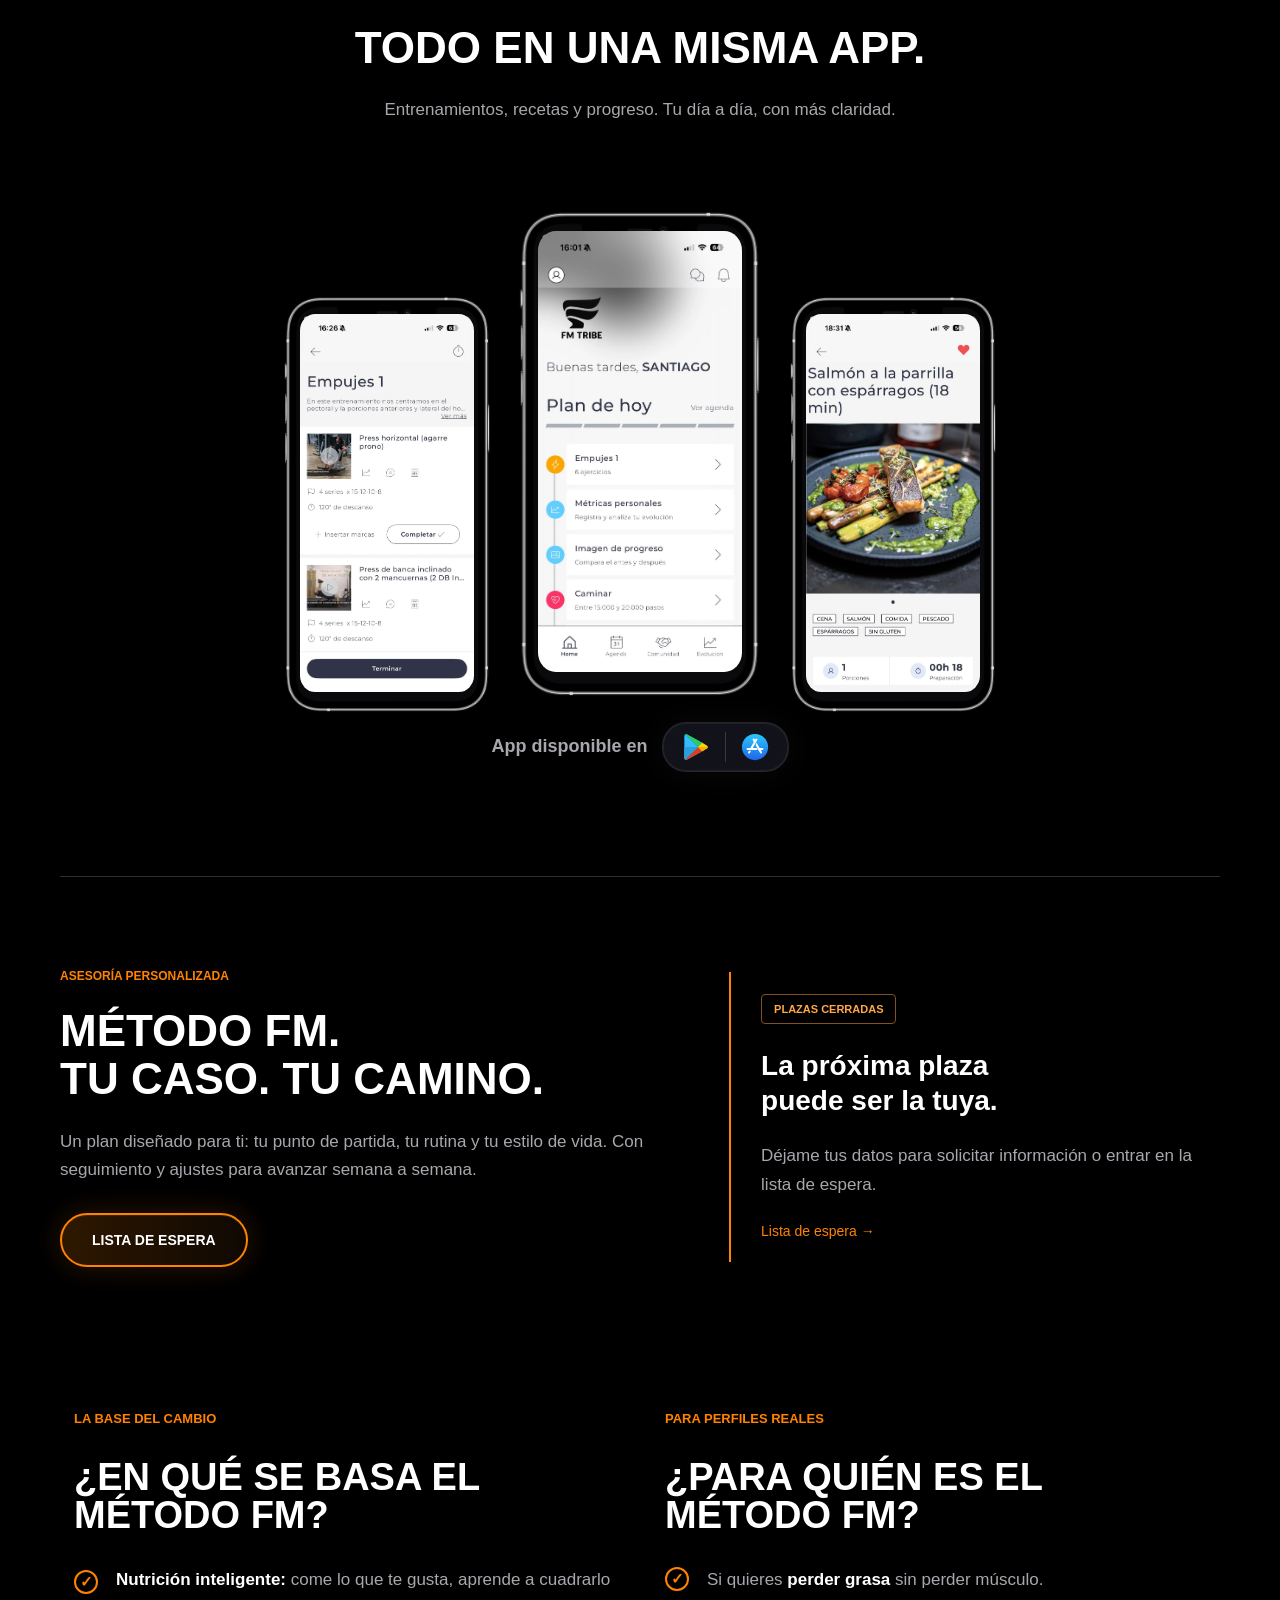
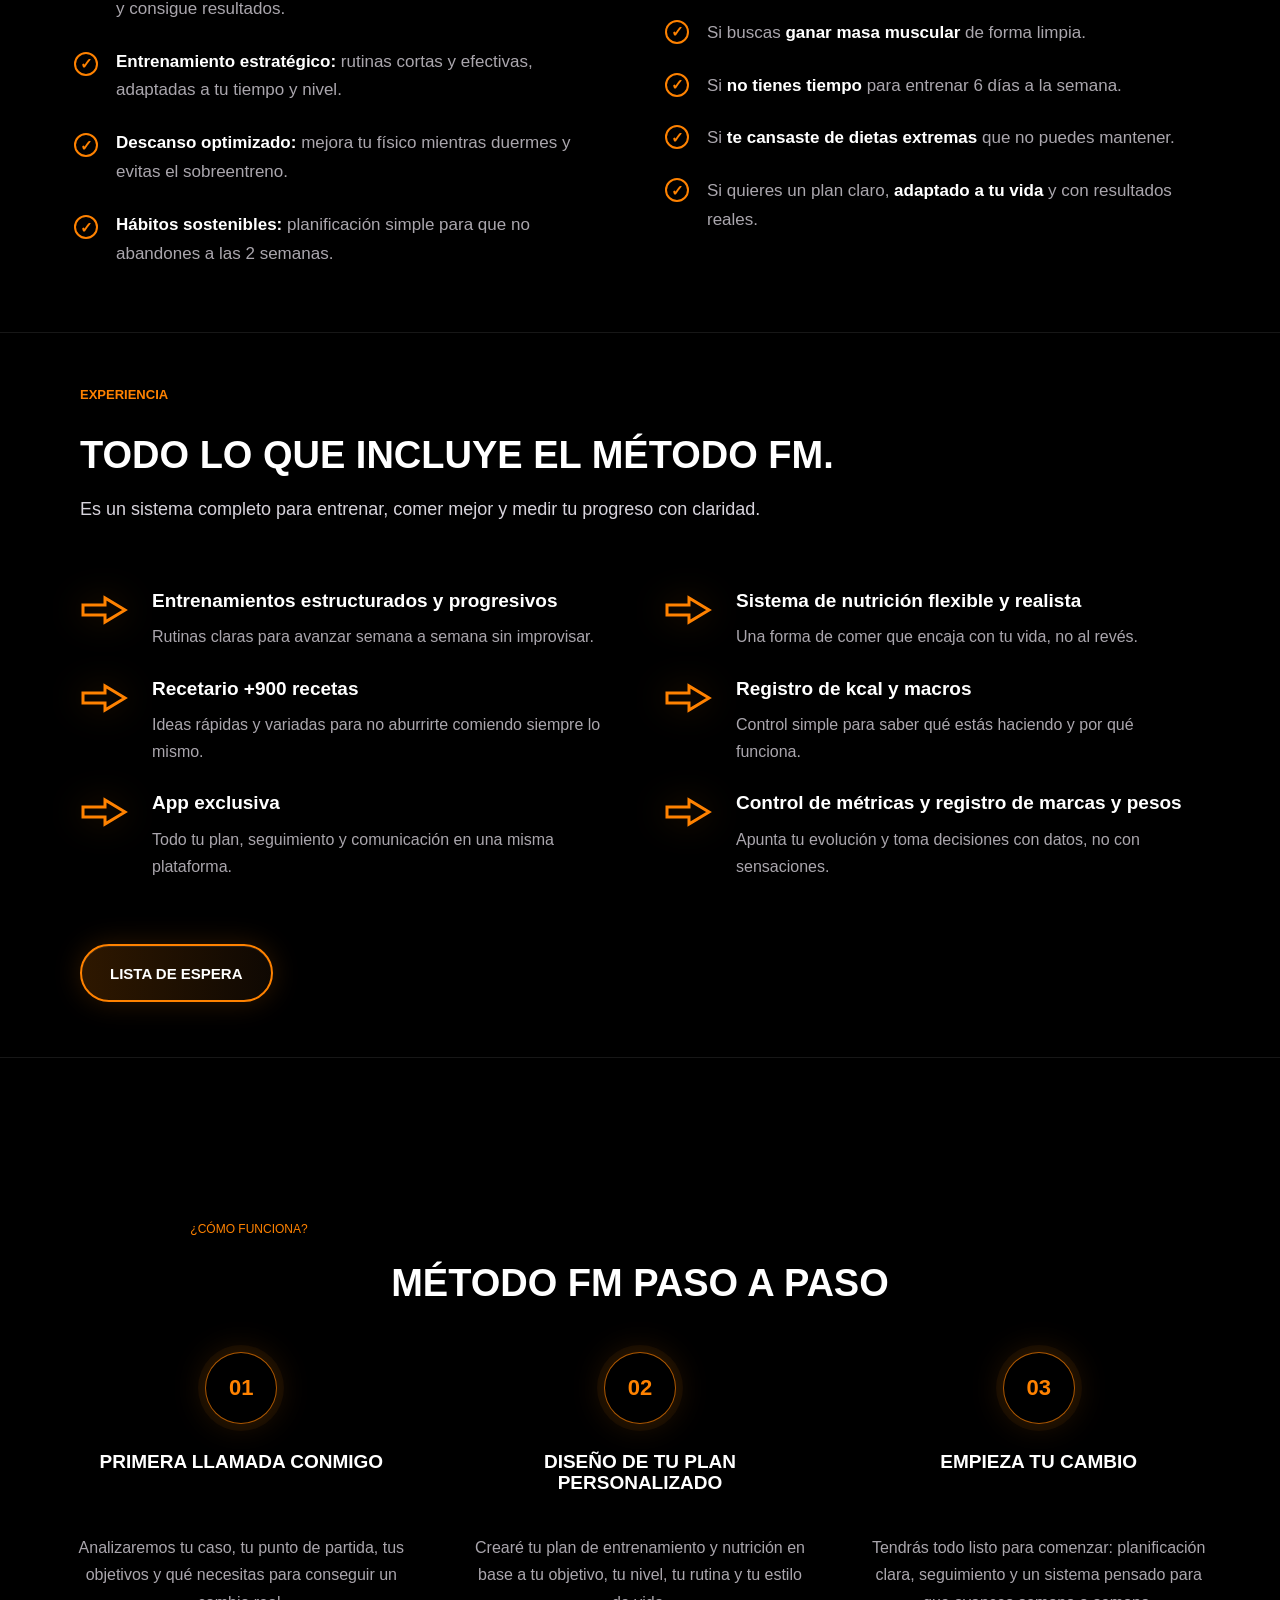
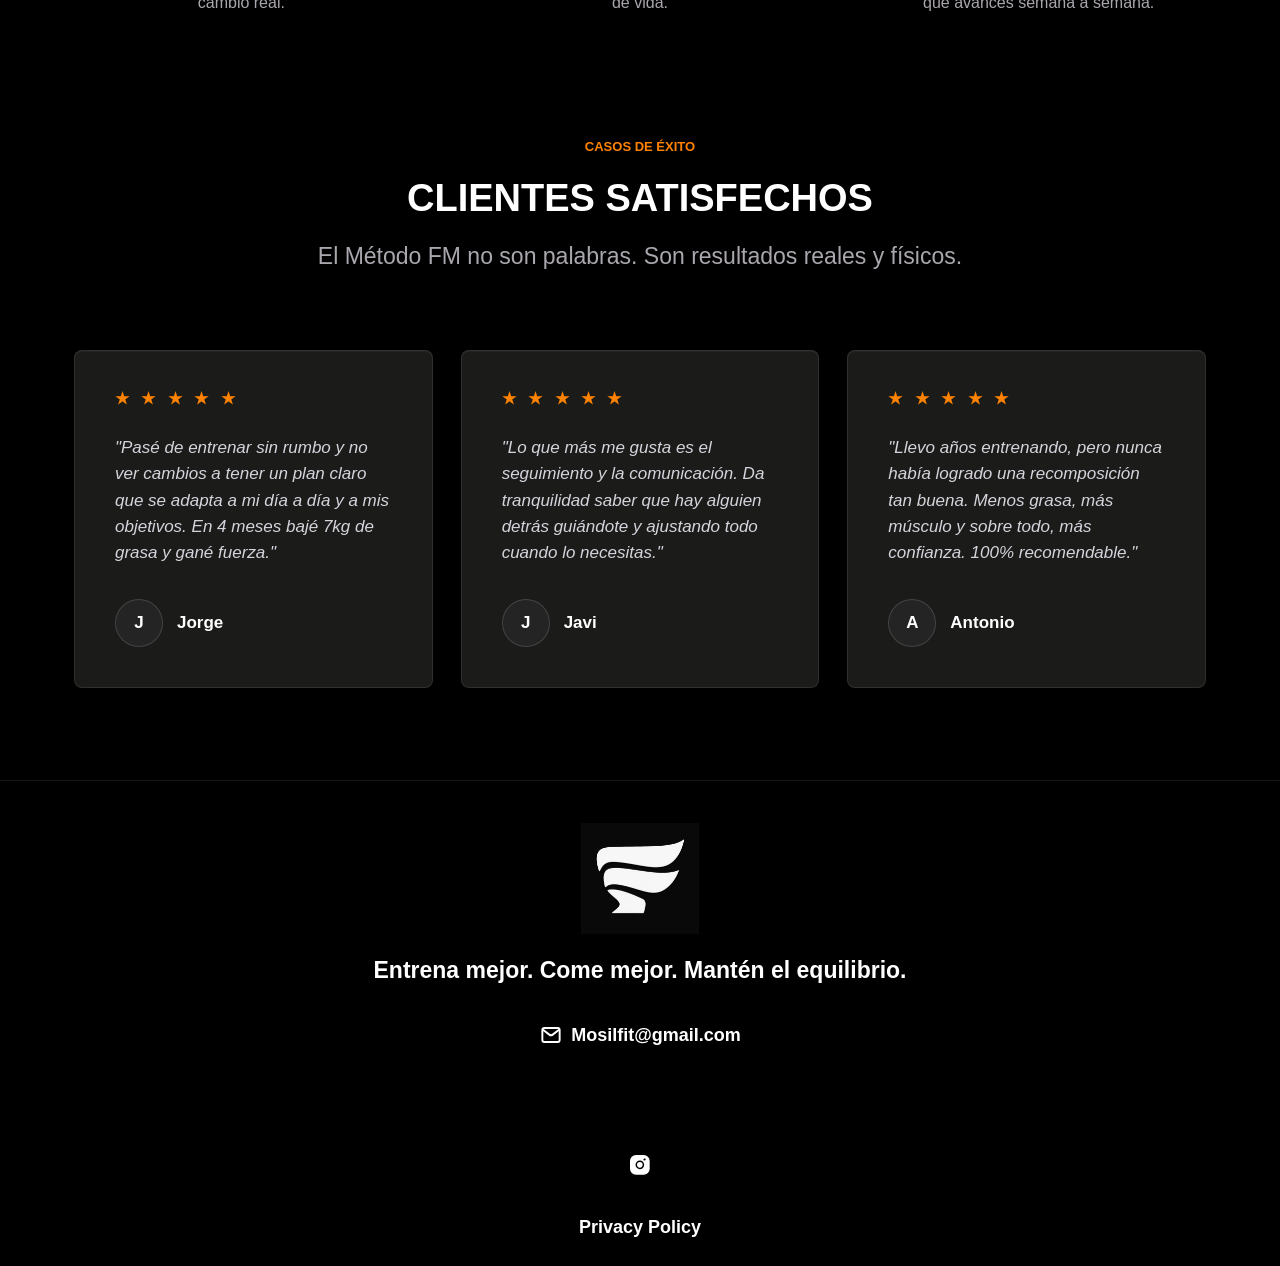
==== commit 835e57f6: "Update Fitmosil plans, goal selector and advisory waitlist" ====
--- a/fitmosil-copy/index.html
+++ b/fitmosil-copy/index.html
@@ -4,28 +4,80 @@
   <meta charset="utf-8">
   <meta name="viewport" content="width=device-width, initial-scale=1">
   <title>Fitmosil.Trainer</title>
-  <meta name="description" content="Método FM: entrenamiento y nutrición para transformar tu físico y tu estilo de vida.">
-  <link rel="stylesheet" href="styles.css?v=20260612-experiencia-kicker">
+  <meta name="description" content="Fitmosil: pack de entrenamiento y nutrición por 20,95 € cada 4 semanas y asesoría personalizada Método FM.">
+  <link rel="stylesheet" href="styles.css?v=20261010-plans">
+  <link rel="stylesheet" href="plans.css?v=20261010-1">
+  <script src="plans.js" defer></script>
 </head>
 <body>
   <header class="site-header">
     <a class="logo-link" href="#hero" aria-label="Fitmosil">
       <img src="assets/logo.avif" alt="Fitmosil logo">
     </a>
-    <a class="header-cta luxury-cta" href="https://api.whatsapp.com/send?phone=+34674088093&text=Hola+Santi%21+Me+gustar%C3%ADa+agendar+una+videollamada+para+ver+c%C3%B3mo+puedes+ayudarme+a+alcanzar+mi+objetivo+f%C3%ADsico"><span>Quiero <strong>empezar</strong></span></a>
+    <nav aria-label="Navegación principal"><a href="#planes">Planes</a><a href="#asesoria">Asesoría FM</a><a href="#app">La app</a></nav>
+    <a class="header-cta luxury-cta" href="#planes">Elige tu plan</a>
   </header>
 
   <main>
     <section class="hero" id="hero">
       <div class="hero-copy">
+        <p class="eyebrow">FITMOSIL · ENTRENAMIENTO + NUTRICIÓN</p>
         <h1>TRANSFORMA TU FÍSICO Y TU ESTILO DE VIDA</h1>
-        <p>Con un sistema de entrenamiento y nutrición diseñado para alcanzar tu objetivo.</p>
-        <a class="primary-cta luxury-cta" href="https://api.whatsapp.com/send?phone=+34674088093&text=Hola+Santi%21+Me+gustar%C3%ADa+agendar+una+videollamada+para+ver+c%C3%B3mo+puedes+ayudarme+a+alcanzar+mi+objetivo+f%C3%ADsico"><span>Quiero <strong>empezar</strong></span></a>
+        <p>Entrena con estructura, mejora tu alimentación y avanza hacia tu objetivo. Elige el plan que encaja con el cambio que buscas.</p>
+        <a class="primary-cta luxury-cta" href="#planes">Elige tu plan</a>
+        <p class="hero-price">Pack completo <strong>20,95 €</strong> / 4 semanas</p>
       </div>
       <img class="hero-image" src="assets/hero.webp" alt="Entrenador en gimnasio con vista de la app">
     </section>
 
-    <section class="method">
+    <div class="brand-band"><span>ENTRENA CON INTENCIÓN.</span><span>COME CON EQUILIBRIO.</span><span>CONSTRUYE TU CAMBIO.</span></div>
+
+    <section class="plans-section" aria-labelledby="plans-title">
+      <div class="service-comparison" aria-labelledby="comparison-title">
+        <p class="eyebrow">DOS FORMAS DE AVANZAR</p>
+        <h2 id="comparison-title">¿Qué encaja contigo?</h2>
+        <table><caption class="visually-hidden">Comparación entre pack completo y asesoría Método FM</caption><thead><tr><th scope="col">Tu servicio</th><th scope="col">Pack completo</th><th scope="col">Asesoría Método FM</th></tr></thead><tbody><tr><th scope="row">Planificación</th><td>Según tu objetivo</td><td>Diseñada para tu caso y rutina</td></tr><tr><th scope="row">Seguimiento</th><td>Registro de progreso en la app</td><td>Acompañamiento y ajustes individuales</td></tr><tr><th scope="row">Precio / plazas</th><td><strong>20,95 €</strong><br>cada 4 semanas</td><td><span class="comparison-status">Plazas cerradas</span></td></tr><tr><th scope="row">Siguiente paso</th><td><a href="#pack-completo">Ver el pack</a></td><td><a href="#lista-espera" aria-haspopup="dialog">Lista de espera</a></td></tr></tbody></table>
+      </div>
+      <div class="section-heading" id="planes"><p class="eyebrow">TU OBJETIVO. TU PLAN.</p><h2 id="plans-title">Entrenamiento + nutrición.<br>Un pack completo.</h2><p>Dos objetivos, la misma base: un plan claro para entrenar, comer mejor y seguir tu evolución.</p></div>
+      <article class="plan-card complete-pack" id="pack-completo">
+        <div class="plan-photo"><img src="assets/hero.webp" alt="Fitmosil y su app de entrenamiento" loading="lazy"><span>ENTRENAMIENTO + NUTRICIÓN</span></div>
+        <div class="plan-details"><p class="eyebrow">PACK COMPLETO</p><h3>Tu objetivo empieza aquí.</h3>
+          <fieldset class="goal-selector"><legend>¿Qué quieres conseguir?</legend><label><input type="radio" name="pack-goal" value="muscle" checked><span>Ganar músculo</span></label><label><input type="radio" name="pack-goal" value="fat"><span>Perder grasa</span></label></fieldset>
+          <p class="goal-description" id="goal-description" aria-live="polite">Entrenamiento de fuerza y nutrición orientados a construir masa muscular y progresar con una estructura clara.</p>
+          <p class="plan-price"><strong>20,95 €</strong><span>/ 4 semanas</span></p><h4>Qué incluye</h4><ul class="plan-features"><li id="training-benefit">Entrenamiento orientado a ganar músculo</li><li>Nutrición enfocada en tu objetivo</li><li>App para consultar tu planificación</li><li>Recetario y registro de kcal y macros</li><li>Registro de marcas, pesos y evolución</li></ul>
+          <a class="luxury-cta plan-cta" id="pack-contact" href="https://wa.me/34674088093?text=Hola%20Santi%2C%20quiero%20informaci%C3%B3n%20sobre%20el%20pack%20de%20ganancia%20de%20m%C3%BAsculo%20de%2020%2C95%20%E2%82%AC%20cada%204%20semanas.">Consultar pack · ganar músculo</a><p class="pack-contact-note">Habla con Santi por WhatsApp para conocer cómo empezar.</p>
+        </div>
+      </article>
+      <p class="plan-note">Los packs están orientados a tu objetivo. Para un plan diseñado en torno a tu caso y acompañamiento individual, conoce la asesoría Método FM.</p>
+    </section>
+
+    <section class="pack-steps" aria-labelledby="pack-steps-title"><p class="eyebrow">ASÍ EMPIEZA TU CAMBIO</p><h2 id="pack-steps-title">De tu objetivo a tu rutina.</h2><ol><li><span>01</span><h3>Elige tu objetivo</h3><p>Ganancia de músculo o pérdida de grasa. Escoge el pack que encaja contigo.</p></li><li><span>02</span><h3>Consulta tu pack</h3><p>Resuelve tus dudas sobre el plan y cómo acceder antes de empezar.</p></li><li><span>03</span><h3>Entrena y avanza</h3><p>Consulta tu planificación en la app y registra tu evolución.</p></li></ol></section>
+
+    <section class="app-heading" id="app"><p class="eyebrow">TU PLAN, SIEMPRE CONTIGO</p><h2>Todo en una misma app.</h2><p>Entrenamientos, recetas y progreso. Tu día a día, con más claridad.</p></section>
+    <div id="app-preview">
+      <section class="phones" aria-label="Capturas de la app">
+        <div class="phone phone-left">
+          <img class="phone-screen" src="assets/screen-workouts.webp" alt="Entrenamientos en la app" loading="lazy">
+          <img class="phone-frame" src="assets/phone-frame.avif" alt="" loading="lazy">
+        </div>
+        <div class="phone phone-center">
+          <img class="phone-screen" src="assets/screen-plan.webp" alt="Plan de hoy en la app" loading="lazy">
+          <img class="phone-frame" src="assets/phone-frame.avif" alt="" loading="lazy">
+        </div>
+        <div class="phone phone-right">
+          <img class="phone-screen" src="assets/screen-recipes.webp" alt="Recetas en la app" loading="lazy">
+          <img class="phone-frame" src="assets/phone-frame.avif" alt="" loading="lazy">
+        </div>
+      </section>
+      <div class="store-row app-availability" aria-label="App disponible en Google Play y App Store">
+        <span>App disponible en</span>
+        <span class="store-pill"><img src="assets/playstore.svg" alt="Google Play"><span></span><img src="assets/appstore.svg" alt="App Store"></span>
+      </div>
+    </div>
+
+    <section class="advisory-heading" id="asesoria" aria-labelledby="advisory-title"><div><p class="eyebrow">ASESORÍA PERSONALIZADA</p><h2 id="advisory-title">Método FM.<br>Tu caso. Tu camino.</h2><p>Un plan diseñado para ti: tu punto de partida, tu rutina y tu estilo de vida. Con seguimiento y ajustes para avanzar semana a semana.</p><a class="luxury-cta" href="#lista-espera" aria-haspopup="dialog">Lista de espera</a></div><div class="advisory-status"><span class="status-label">PLAZAS CERRADAS</span><h3>La próxima plaza<br>puede ser la tuya.</h3><p>Déjame tus datos para solicitar información o entrar en la lista de espera.</p><a href="#lista-espera" aria-haspopup="dialog">Lista de espera →</a></div></section>
+
+    <section class="method" id="metodo-fm">
       <div class="method-foundation">
         <p class="method-kicker">La base del cambio</p>
         <h2>¿En qué se basa el método FM?</h2>
@@ -62,30 +114,6 @@
       </div>
     </section>
 
-    <section class="phones" aria-label="Capturas de la app">
-      <div class="phone phone-left">
-        <img class="phone-screen" src="assets/screen-workouts.webp" alt="Entrenamientos en la app">
-        <img class="phone-frame" src="assets/phone-frame.avif" alt="">
-      </div>
-      <div class="phone phone-center">
-        <img class="phone-screen" src="assets/screen-plan.webp" alt="Plan de hoy en la app">
-        <img class="phone-frame" src="assets/phone-frame.avif" alt="">
-      </div>
-      <div class="phone phone-right">
-        <img class="phone-screen" src="assets/screen-recipes.webp" alt="Recetas en la app">
-        <img class="phone-frame" src="assets/phone-frame.avif" alt="">
-      </div>
-    </section>
-
-    <div class="store-row app-availability" aria-label="App disponible en Google Play y App Store">
-      <span>App disponible en</span>
-      <span class="store-pill">
-        <img src="assets/playstore.svg" alt="Google Play">
-        <span></span>
-        <img src="assets/appstore.svg" alt="App Store">
-      </span>
-    </div>
-
     <section class="program">
       <div class="program-content">
         <p class="program-kicker">Experiencia</p>
@@ -117,7 +145,7 @@
             <div><strong>Control de métricas y registro de marcas y pesos</strong><p>Apunta tu evolución y toma decisiones con datos, no con sensaciones.</p></div>
           </li>
         </ul>
-        <a class="program-cta luxury-cta" href="https://api.whatsapp.com/send?phone=+34674088093&text=Hola+Santi%21+Me+gustar%C3%ADa+agendar+una+videollamada+para+ver+c%C3%B3mo+puedes+ayudarme+a+alcanzar+mi+objetivo+f%C3%ADsico"><span>Quiero <strong>empezar</strong></span></a>
+        <a class="program-cta luxury-cta" href="#lista-espera" aria-haspopup="dialog">Lista de espera</a>
       </div>
     </section>
 
@@ -175,6 +203,12 @@
         </article>
       </div>
     </section>
+    <dialog class="waitlist-dialog" id="lista-espera" aria-labelledby="waitlist-title">
+    <button class="dialog-close" type="button" aria-label="Cerrar formulario" title="Cerrar formulario">&times;</button>
+    <section class="waitlist-section"><div><p class="eyebrow">MÉTODO FM · PLAZAS CERRADAS</p><h2 id="waitlist-title">Tu siguiente paso<br>empieza aquí.</h2><p>Cuéntame qué buscas. Puedes pedir información o solicitar que te avise cuando vuelva a abrir plazas para la asesoría personalizada.</p></div>
+      <form id="waitlist-form"><div class="form-row"><label>Nombre<input name="nombre" autocomplete="given-name" required maxlength="80" placeholder="Tu nombre"></label><label>Email<input name="email" type="email" autocomplete="email" required maxlength="150" placeholder="tu@email.com"></label></div><label>¿Qué te interesa?<select name="interes"><option>Apuntarme a la lista de espera</option><option>Recibir información sobre la asesoría</option></select></label><label>Tu objetivo<select name="objetivo"><option>Perder grasa</option><option>Ganar masa muscular</option><option>Mejorar mis hábitos y mi forma física</option></select></label><label>Cuéntame un poco sobre ti <span>(opcional)</span><textarea name="mensaje" rows="3" maxlength="1500" placeholder="Tu punto de partida y qué te gustaría conseguir"></textarea></label><label class="consent"><input type="checkbox" required><span>He leído la <a href="privacy-policy.html">política de privacidad</a> y acepto que me contactes sobre mi solicitud.</span></label><button class="luxury-cta" type="submit">Preparar mi solicitud</button><p class="form-note">Se abrirá tu correo con la solicitud preparada para enviarla a mosilfit@gmail.com.</p><p id="form-status" role="status"></p></form>
+    </section>
+    </dialog>
   </main>
 
   <footer class="site-footer">
--- a/fitmosil-copy/plans.css
+++ b/fitmosil-copy/plans.css
@@ -0,0 +1,173 @@
+:root { --orange: #ff8200; --muted: #aaa6ad; }
+html { scroll-padding-top: 100px; }
+body { letter-spacing: 0; }
+.site-header { height: 88px; padding-block: 12px; }
+.site-header nav { display: flex; gap: 30px; font-size: 14px; }
+.site-header nav a:hover { color: var(--orange); }
+.site-header .header-cta { min-height: 46px; padding: 0 23px; font-size: 12px; }
+.luxury-cta { display: inline-flex; align-items: center; justify-content: center; letter-spacing: 0; font-weight: 700; font-family: inherit; cursor: pointer; transition: background .2s, transform .2s; }
+.luxury-cta:hover { background: #4a2606; transform: translateY(-2px); }
+a:focus-visible, button:focus-visible, input:focus-visible, select:focus-visible, textarea:focus-visible { outline: 2px solid var(--orange); outline-offset: 5px; }
+.hero { position: relative; display: flex; align-items: center; justify-content: center; min-height: 560px; max-width: none; padding: 60px 24px; overflow: hidden; }
+.hero-image { position: absolute; inset: 0; width: 100%; height: 100%; object-fit: cover; object-position: center 16%; margin: 0; opacity: .52; }
+.hero::after { content: ''; position: absolute; inset: 0; background: linear-gradient(0deg, #000, transparent 60%), rgba(0,0,0,.2); pointer-events: none; }
+.hero-copy { position: relative; z-index: 1; max-width: 940px; }
+.hero h1 { font-size: 64px; line-height: 1.04; }
+.eyebrow, .hero-copy .eyebrow { color: var(--orange); font-size: 12px; font-weight: 700; line-height: 1.5; letter-spacing: 0; text-transform: uppercase; margin: 0 0 22px; }
+.hero-copy > p:not(.eyebrow) { font-weight: 400; color: #d3d0d1; font-size: 18px; }
+.hero-copy .hero-price { margin: 22px auto 0; font-size: 14px; }
+.hero-price strong { color: white; }
+.brand-band { display: flex; justify-content: center; gap: 50px; padding: 24px; border-block: 1px solid #27211a; color: var(--orange); font-size: 13px; font-weight: 700; }
+.plans-section, .pack-steps, .advisory-heading, .waitlist-section, .app-heading { width: min(1160px, calc(100% - 48px)); margin-inline: auto; padding-block: 90px; }
+.section-heading { max-width: 770px; margin-bottom: 44px; }
+.plans-section h2, .pack-steps h2, .advisory-heading h2, .waitlist-section h2, .app-heading h2 { font-size: 44px; line-height: 1.1; text-transform: uppercase; font-weight: 900; }
+.section-heading > p:last-child, .advisory-heading > div > p:not(.eyebrow), .waitlist-section > div > p:not(.eyebrow), .app-heading > p:last-child { margin-top: 24px; color: var(--muted); font-size: 17px; line-height: 1.7; max-width: 650px; }
+.plan-grid { display: grid; grid-template-columns: 1fr 1fr; gap: 28px; }
+.plan-card { border: 1px solid #34302b; border-radius: 8px; overflow: hidden; background: #101010; }
+.plan-photo { position: relative; height: 260px; overflow: hidden; }
+.plan-photo img { width: 100%; height: 100%; object-fit: cover; }
+.muscle-photo img { object-position: 30% 12%; }
+.fat-photo img { object-position: 72% 18%; }
+.plan-photo span { position: absolute; bottom: 18px; left: 24px; padding: 8px 12px; background: #000; color: var(--orange); font-size: 12px; font-weight: 700; border: 1px solid #554025; }
+.plan-details { padding: 32px; }
+.plan-details .eyebrow { margin-bottom: 10px; }
+.plan-details h3 { font-size: 30px; margin-bottom: 16px; }
+.plan-details > p:not(.eyebrow):not(.plan-price) { font-size: 16px; color: var(--muted); line-height: 1.7; min-height: 82px; }
+.plan-price { display: flex; align-items: baseline; flex-wrap: wrap; gap: 12px; margin: 26px 0; padding-bottom: 26px; border-bottom: 1px solid #303030; }
+.plan-price strong { font-size: 40px; color: #fff; }
+.plan-price span { font-size: 14px; color: var(--muted); }
+.plan-details h4 { font-size: 14px; margin: 0 0 20px; }
+.plan-features { list-style: none; padding: 0; margin: 0 0 30px; }
+.plan-features li { position: relative; padding-left: 25px; color: #cac6ca; font-size: 15px; line-height: 1.6; margin-block: 13px; }
+.plan-features li::before { content: '✓'; color: var(--orange); position: absolute; left: 0; }
+.plan-cta { width: 100%; min-height: 54px; font-size: 14px; }
+.plan-note { max-width: 840px; color: var(--muted); font-size: 13px; line-height: 1.7; margin: 24px 0 0; }
+.pack-steps { border-top: 1px solid #252525; padding-top: 70px; }
+.pack-steps ol { list-style: none; padding: 0; margin: 44px 0 0; display: grid; grid-template-columns: repeat(3, 1fr); gap: 36px; }
+.pack-steps li { border-top: 1px solid #444; padding-top: 20px; }
+.pack-steps li > span { color: var(--orange); font-size: 24px; font-weight: 700; }
+.pack-steps h3 { font-size: 20px; margin: 24px 0 12px; }
+.pack-steps li p { font-size: 15px; line-height: 1.7; color: var(--muted); }
+.app-heading { text-align: center; padding-bottom: 30px; }
+.app-heading > p:last-child { margin-inline: auto; }
+#app-preview { padding-bottom: 70px; }
+.advisory-heading { border-top: 1px solid #303030; display: grid; grid-template-columns: 1.2fr 1fr; gap: 80px; align-items: center; }
+.advisory-heading .luxury-cta { margin-top: 28px; min-height: 54px; font-size: 14px; }
+.advisory-status { border-left: 2px solid var(--orange); padding: 22px 0 22px 30px; }
+.status-label { display: inline-block; padding: 8px 12px; border: 1px solid #825220; color: #ffa847; font-size: 11px; font-weight: 700; border-radius: 4px; margin-bottom: 24px; }
+.advisory-status h3 { font-size: 28px; line-height: 1.25; }
+.advisory-status a { display: inline-block; margin-top: 24px; color: var(--orange); font-size: 14px; }
+.method { padding-top: 0; margin-top: 0; display: grid; grid-template-columns: 1fr 1fr; gap: 50px; }
+.method-foundation, .method-audience, .program { border-radius: 0; box-shadow: none; background: transparent; }
+.method-foundation, .method-audience { padding-inline: 0; border: 0; margin-top: 0; }
+.method-foundation::after, .method-audience::after { display: none; }
+.method-kicker, .steps-kicker, .program-kicker, .success-kicker { letter-spacing: 0; }
+.foundation-list, .audience-list { margin-top: 32px; gap: 24px; }
+.foundation-list p, .audience-list p { font-size: 17px; line-height: 1.7; }
+.foundation-list li, .audience-list li { grid-template-columns: 28px 1fr; gap: 14px; }
+.foundation-check, .audience-check { width: 24px; height: 24px; border-width: 2px; font-size: 15px; box-shadow: none; }
+.program-intro { font-size: 18px; margin-top: 24px; }
+.includes { display: grid; grid-template-columns: 1fr 1fr; gap: 28px 48px; }
+.includes li { margin: 0; }
+.includes strong { font-size: 19px; }
+.includes p { font-size: 16px; line-height: 1.7; }
+.steps { padding-top: 70px; padding-bottom: 70px; }
+.steps .step-grid h3 { font-size: 19px; }
+.steps .step-grid p { font-size: 16px; line-height: 1.7; }
+.steps .steps-kicker { margin-top: 0; color: var(--orange); font-size: 12px; }
+.step-line { display: none; }
+.steps h2 { margin-bottom: 50px; }
+.step-number { width: 72px; height: 72px; margin-bottom: 28px; font-size: 22px; }
+.program-cta { min-height: 58px; font-size: 15px; letter-spacing: 0; padding: 0 28px; }
+.method h2, .program h2, .steps h2, .success-stories h2 { font-size: 38px; letter-spacing: 0; }
+.program, .method-foundation, .method-audience { padding-top: 55px; padding-bottom: 55px; }
+.success-card { border-radius: 8px; }
+.waitlist-section { border-top: 1px solid #303030; display: grid; grid-template-columns: 1fr 1fr; gap: 70px; }
+.waitlist-section form { display: grid; gap: 20px; }
+.form-row { display: grid; grid-template-columns: 1fr 1fr; gap: 16px; }
+.waitlist-section label { display: grid; gap: 9px; font-size: 13px; color: #e4e1e4; }
+.waitlist-section input, .waitlist-section select, .waitlist-section textarea { width: 100%; min-width: 0; color: white; background: #151515; border: 1px solid #444; border-radius: 4px; font: inherit; font-size: 15px; padding: 14px; }
+.waitlist-section textarea { resize: vertical; }
+.waitlist-section label > span { color: var(--muted); }
+.waitlist-section .consent { grid-template-columns: 18px 1fr; align-items: start; gap: 10px; line-height: 1.6; }
+.consent input { width: 18px; height: 18px; margin: 2px 0 0; accent-color: var(--orange); }
+.consent a, #form-status a { color: var(--orange); text-decoration: underline; }
+.form-note, #form-status { font-size: 12px; color: var(--muted); line-height: 1.6; }
+#form-status:empty { display: none; }
+.waitlist-section button { min-height: 54px; font-size: 14px; }
+@media (max-width: 760px) {
+  .site-header { height: 76px; padding-inline: 18px; gap: 16px; }
+  .logo-link img { width: 65px; height: 43px; }
+  .site-header nav { gap: 15px; font-size: 12px; }
+  .site-header nav a:last-child, .site-header .header-cta { display: none; }
+  .hero { min-height: 560px; padding: 54px 22px 64px; }
+  .hero h1 { font-size: 42px; }
+  .hero-image { object-position: 40% center; }
+  .hero-copy > p:not(.eyebrow) { font-size: 16px; }
+  .hero-copy .hero-price { font-size: 13px; }
+  .brand-band { gap: 12px; flex-wrap: wrap; font-size: 10px; line-height: 1.6; }
+  .plans-section, .pack-steps, .advisory-heading, .waitlist-section, .app-heading { width: calc(100% - 40px); padding-block: 60px; }
+  .plans-section h2, .pack-steps h2, .advisory-heading h2, .waitlist-section h2, .app-heading h2 { font-size: 32px; }
+  .plan-grid, .advisory-heading, .waitlist-section, .pack-steps ol { grid-template-columns: 1fr; gap: 30px; }
+  .plan-photo { height: 210px; }
+  .plan-details { padding: 24px; }
+  .plan-details h3 { font-size: 27px; }
+  .plan-details > p:not(.eyebrow):not(.plan-price) { min-height: 0; }
+  .plan-price strong { font-size: 36px; }
+  .pack-steps ol { margin-top: 32px; }
+  .pack-steps h3 { margin-top: 16px; }
+  .advisory-heading { gap: 45px; }
+  .method h2, .program h2, .steps h2, .success-stories h2 { font-size: 30px; }
+  .method, .includes { grid-template-columns: 1fr; }
+  .method { gap: 0; }
+  .form-row { grid-template-columns: 1fr; gap: 20px; }
+  .app-heading { padding-bottom: 15px; }
+}
+@media (prefers-reduced-motion: reduce) { html { scroll-behavior: auto; } .luxury-cta { transition: none; } }
+.modal-open { overflow: hidden; }
+.waitlist-dialog { width: min(680px, calc(100% - 32px)); max-height: calc(100dvh - 40px); padding: 0; border: 1px solid #825220; border-radius: 8px; background: #101010; color: white; overflow-y: auto; }
+.waitlist-dialog:not([open]) { display: none; }
+.waitlist-dialog::backdrop { background: rgba(0, 0, 0, .8); backdrop-filter: blur(6px); }
+.waitlist-dialog .waitlist-section { width: 100%; border: 0; padding: 48px 32px 32px; grid-template-columns: 1fr; gap: 30px; }
+.waitlist-dialog .waitlist-section h2 { font-size: 30px; }
+.waitlist-dialog .waitlist-section > div > p:not(.eyebrow) { font-size: 15px; margin-top: 16px; }
+.dialog-close { position: sticky; top: 12px; float: right; z-index: 1; display: grid; place-items: center; width: 36px; height: 36px; margin: 12px 12px -48px 0; border: 1px solid #555; border-radius: 50%; background: #151515; color: white; font-size: 26px; cursor: pointer; }
+.dialog-close:hover { color: var(--orange); border-color: var(--orange); }
+@media (max-width: 760px) { .waitlist-dialog .waitlist-section { padding: 54px 22px 24px; } .waitlist-dialog .waitlist-section h2 { font-size: 26px; } }
+.visually-hidden { position: absolute; width: 1px; height: 1px; padding: 0; overflow: hidden; clip-path: inset(50%); white-space: nowrap; }
+.service-comparison { margin-bottom: 80px; }
+.service-comparison h2 { margin-bottom: 32px; }
+.service-comparison table { width: 100%; border-collapse: collapse; table-layout: fixed; font-size: 15px; line-height: 1.6; text-align: left; }
+.service-comparison th, .service-comparison td { padding: 22px 24px; border-bottom: 1px solid #333; vertical-align: top; overflow-wrap: break-word; }
+.service-comparison th { color: white; font-weight: 600; }
+.service-comparison thead th { font-size: 19px; border-top: 1px solid #333; }
+.service-comparison th:first-child { width: 25%; padding-left: 0; }
+.service-comparison td { color: var(--muted); }
+.service-comparison td strong { color: white; }
+.service-comparison a, .comparison-status { color: var(--orange); }
+.service-comparison a { text-decoration: underline; text-underline-offset: 5px; }
+.complete-pack { display: grid; grid-template-columns: 0.9fr 1.1fr; }
+.complete-pack .plan-photo { height: 100%; min-height: 420px; }
+.complete-pack .plan-photo img { object-position: 48% center; }
+.complete-pack .plan-details { padding: 36px; }
+.goal-selector { display: grid; grid-template-columns: 1fr 1fr; gap: 4px; padding: 4px; margin: 24px 0; border: 1px solid #555; border-radius: 6px; }
+.goal-selector legend { font-size: 14px; padding: 0 8px 12px 0; }
+.goal-selector label { position: relative; cursor: pointer; min-width: 0; }
+.goal-selector input { position: absolute; width: 1px; height: 1px; opacity: 0; }
+.goal-selector span { display: flex; align-items: center; justify-content: center; min-height: 48px; padding: 10px; border: 1px solid transparent; border-radius: 3px; font-size: 14px; line-height: 1.4; text-align: center; color: var(--muted); }
+.goal-selector input:checked + span { background: #352008; border-color: var(--orange); color: white; font-weight: 700; }
+.goal-selector input:focus-visible + span { outline: 2px solid white; outline-offset: 2px; }
+.plan-details .pack-contact-note { min-height: 0; font-size: 12px; margin-top: 14px; text-align: center; }
+@media (max-width: 760px) {
+  .service-comparison { margin-bottom: 60px; }
+  .service-comparison table { font-size: 12px; line-height: 1.5; }
+  .service-comparison th, .service-comparison td { padding: 16px 8px; }
+  .service-comparison th:first-child { width: 27%; }
+  .service-comparison thead th { font-size: 14px; }
+  .complete-pack { grid-template-columns: 1fr; }
+  .complete-pack .plan-photo { height: 220px; min-height: 0; }
+  .complete-pack .plan-photo img { object-position: center 15%; }
+  .complete-pack .plan-details { padding: 24px; }
+  .complete-pack .plan-cta { white-space: normal; line-height: 1.5; text-align: center; padding: 12px 18px; }
+  .goal-selector span { font-size: 13px; }
+}
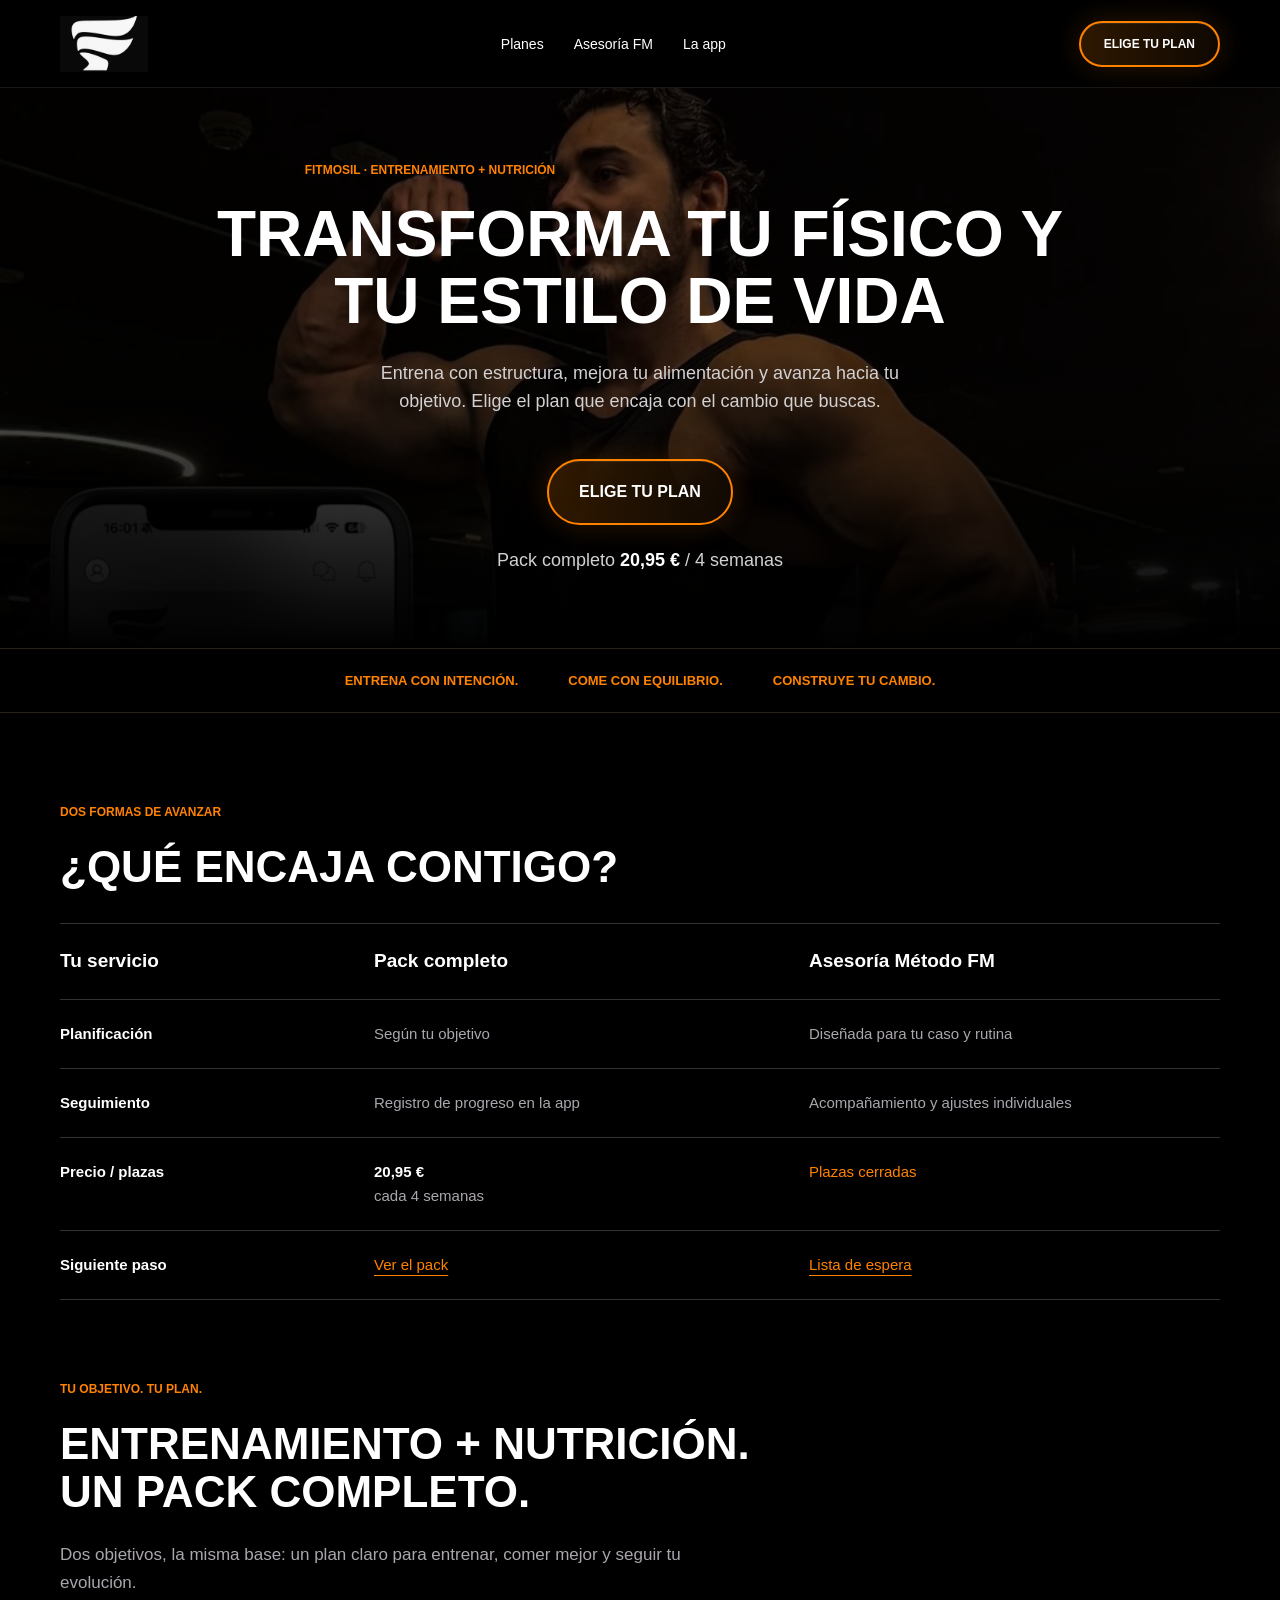
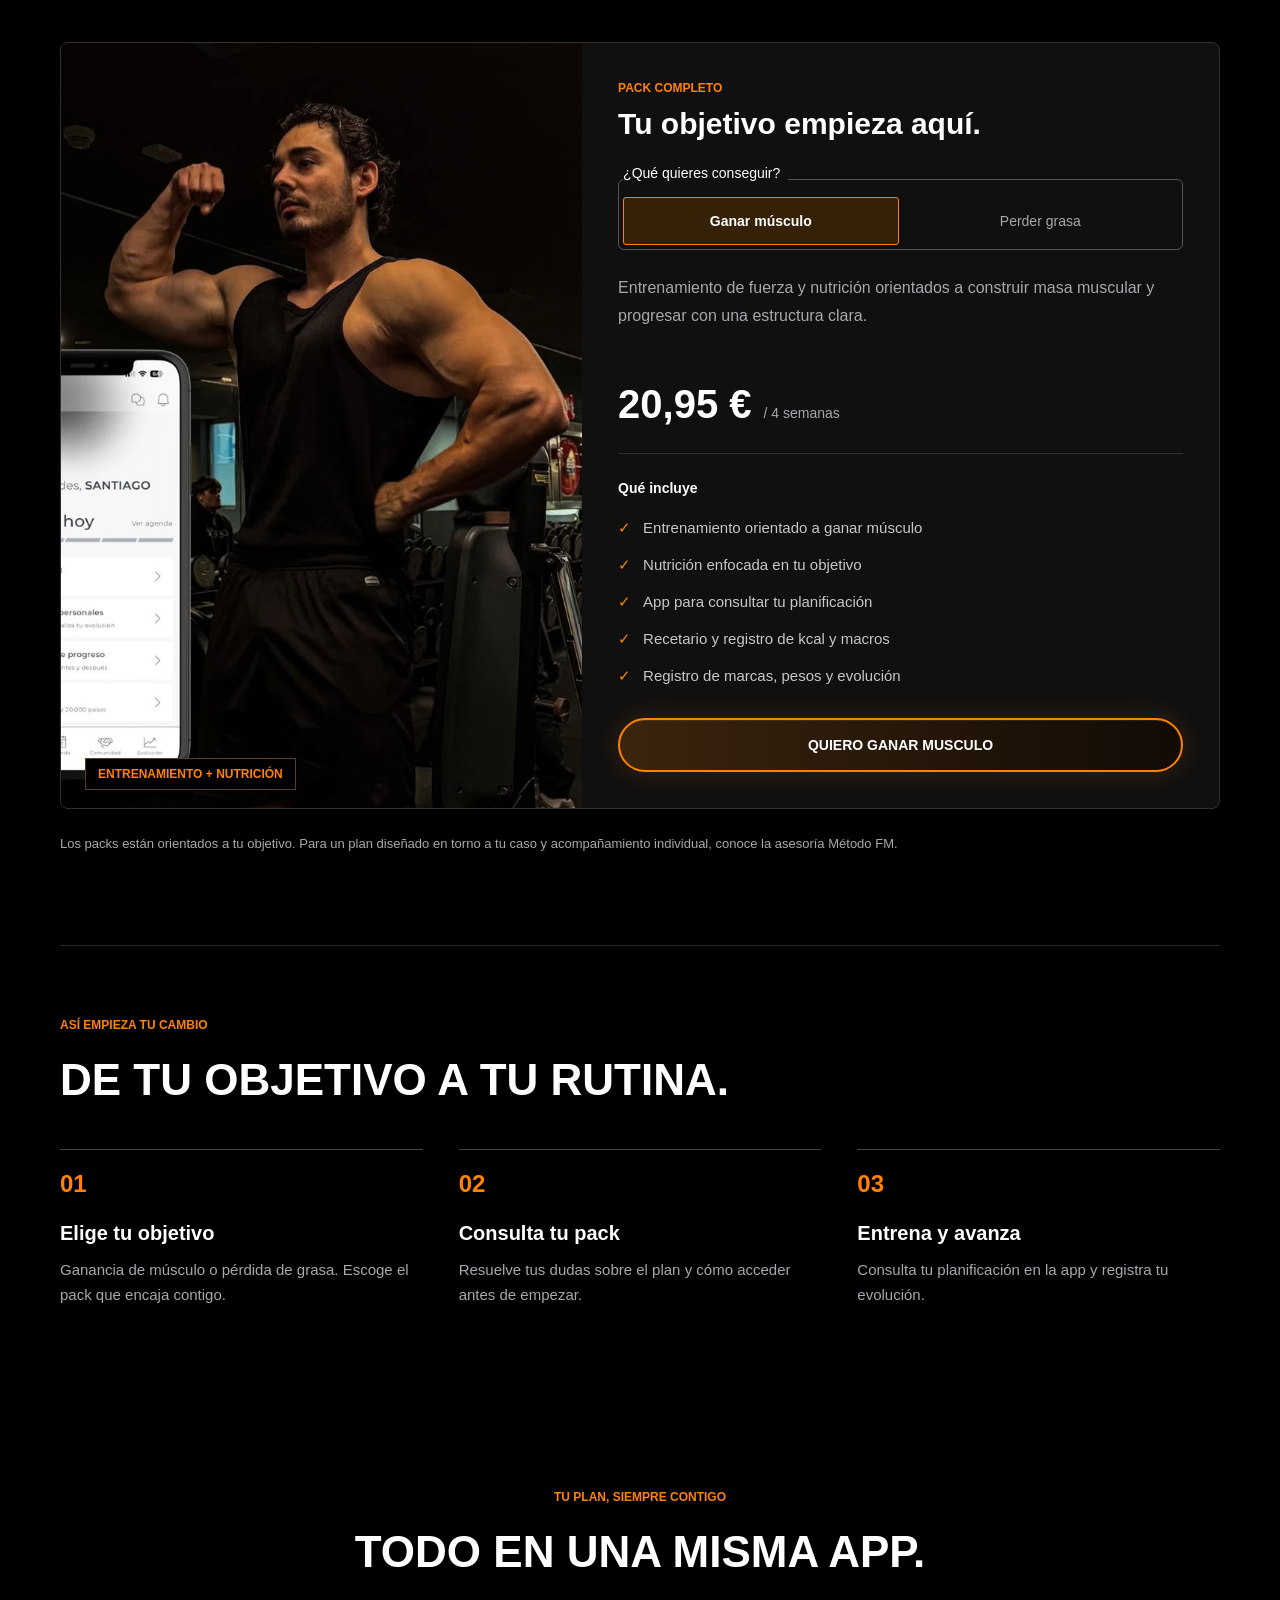
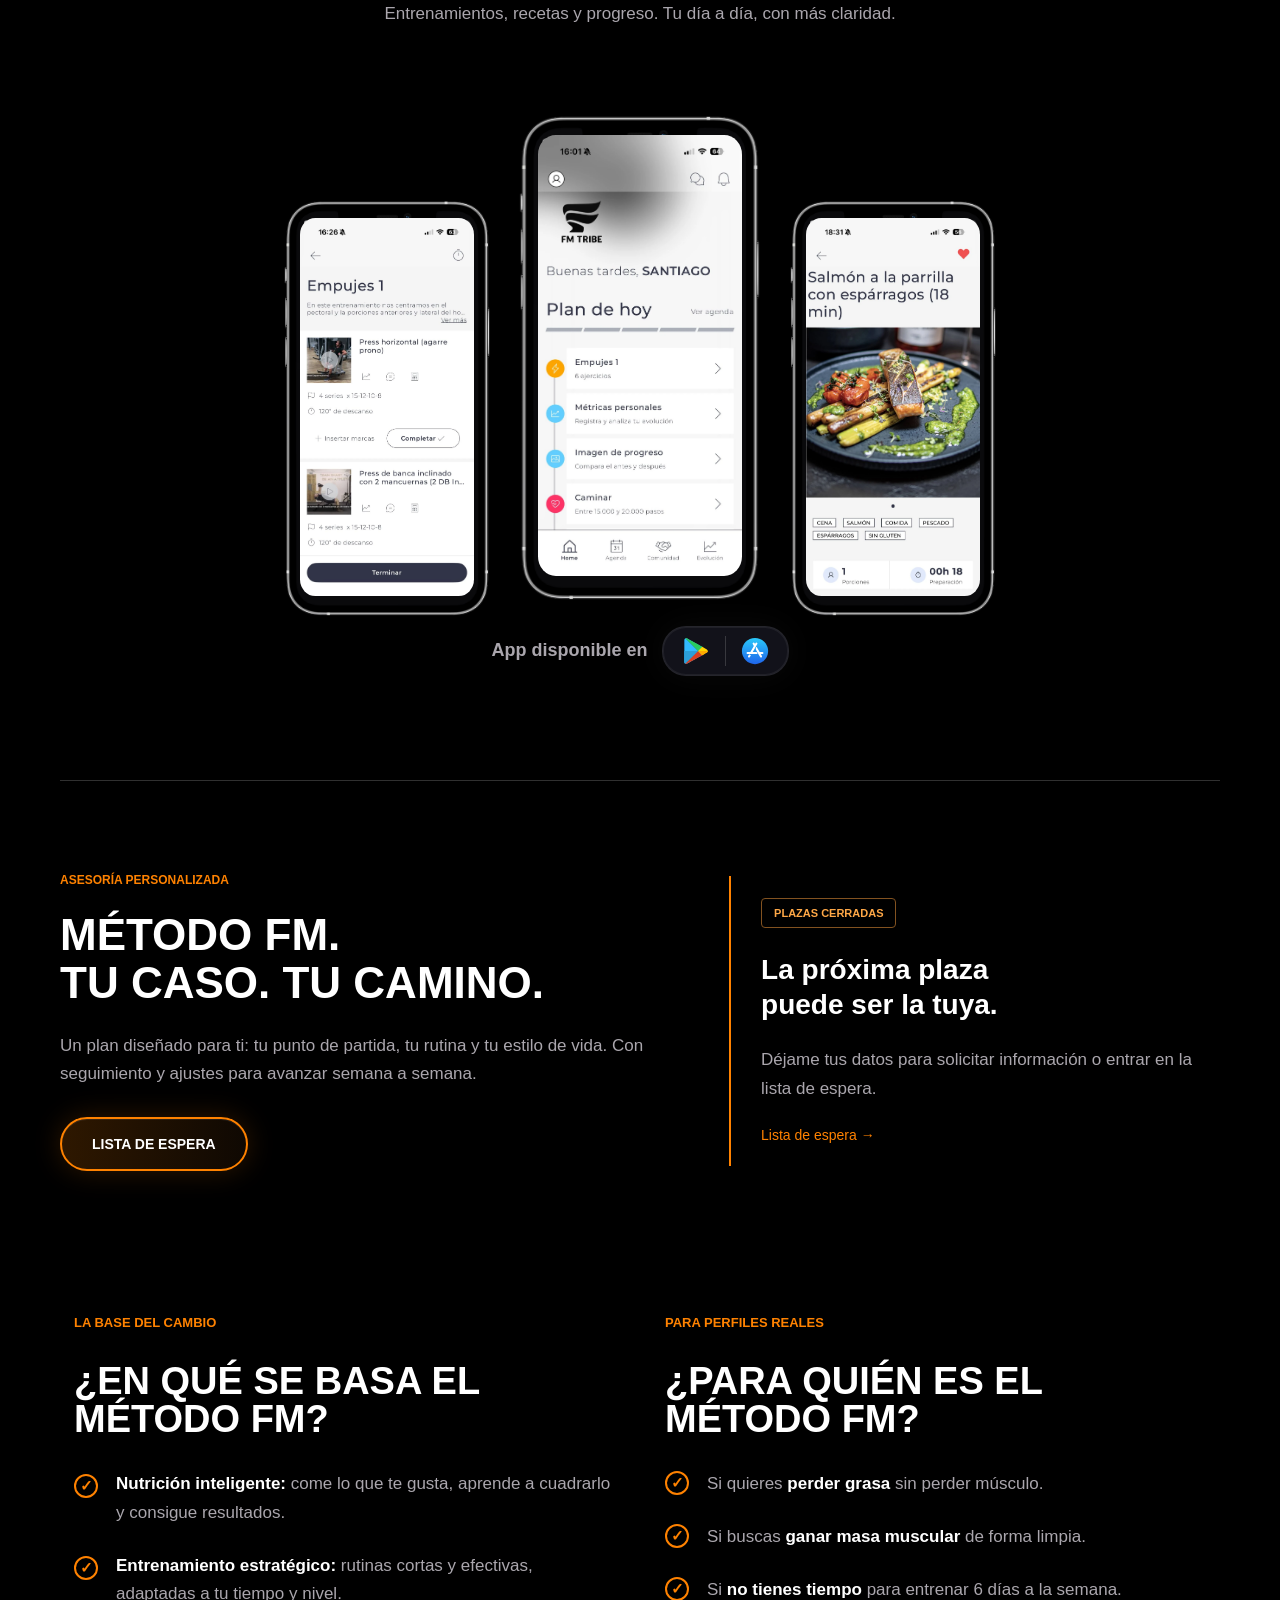
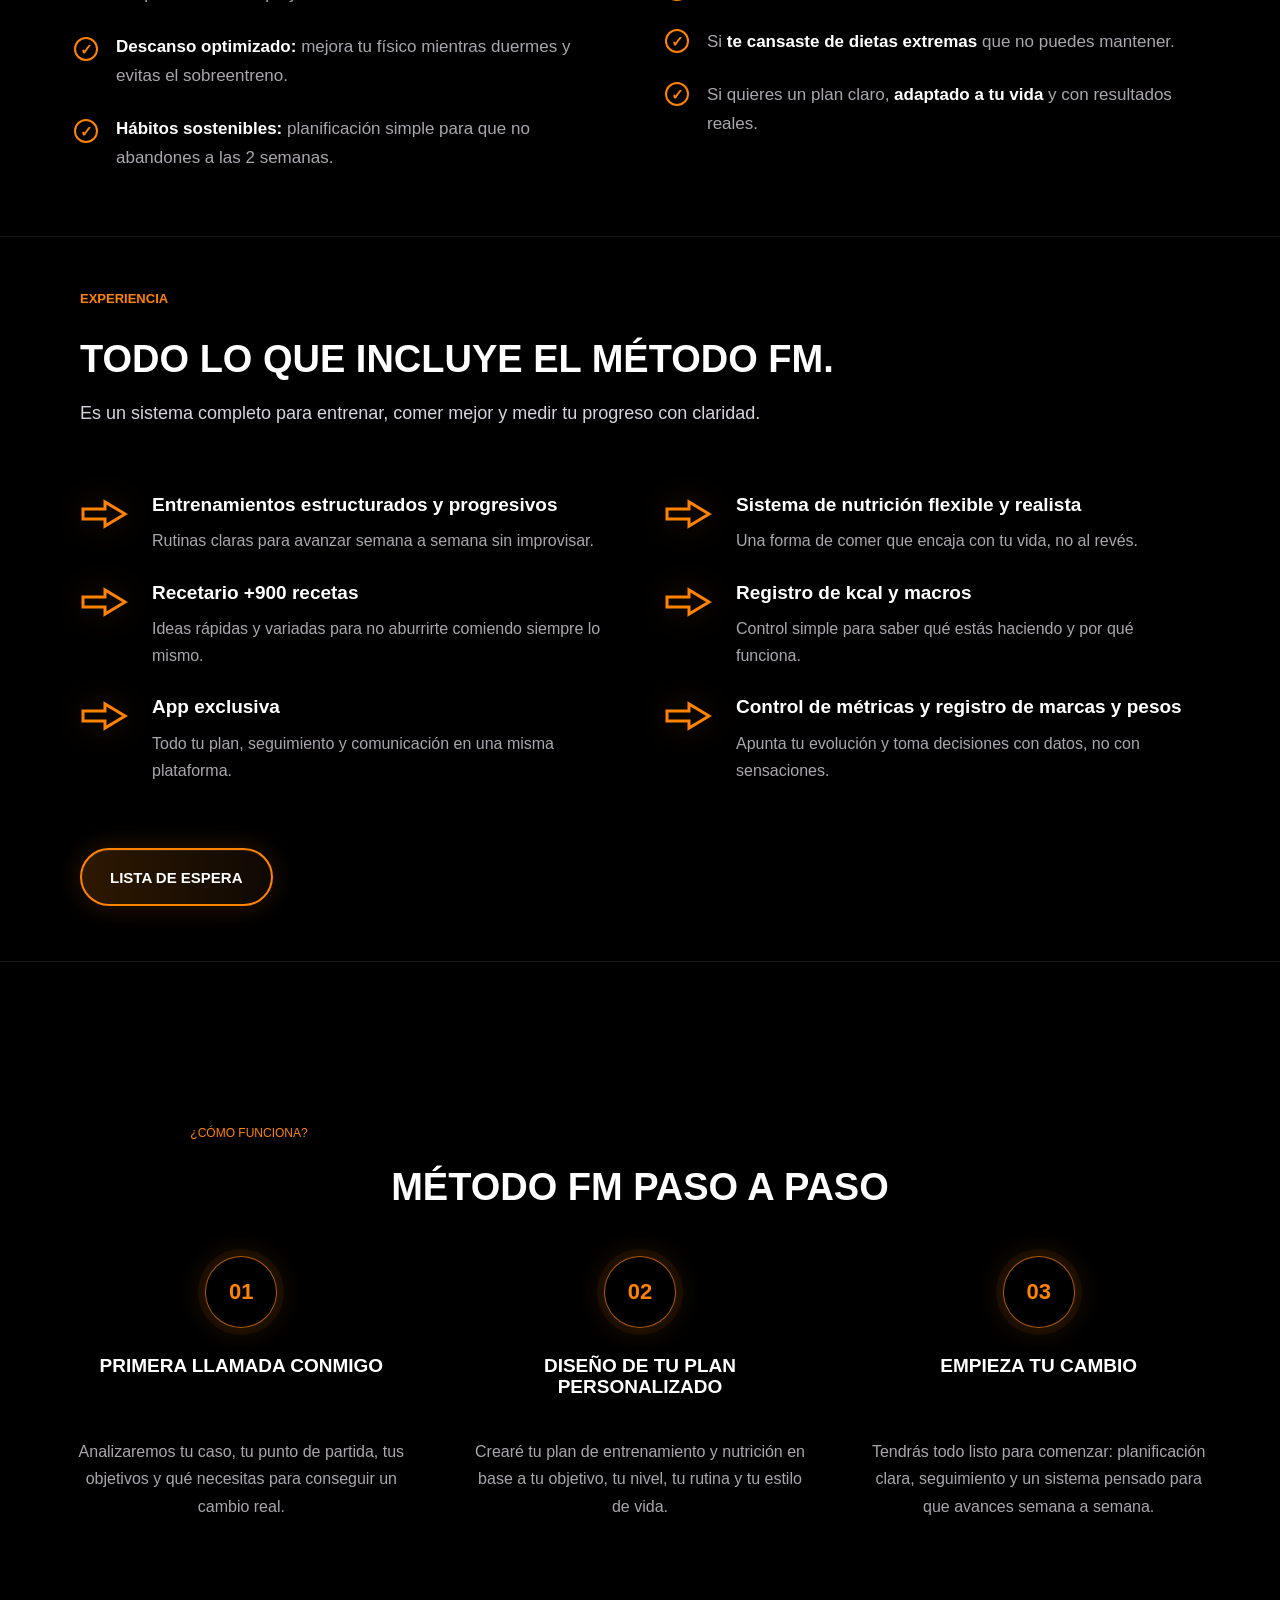
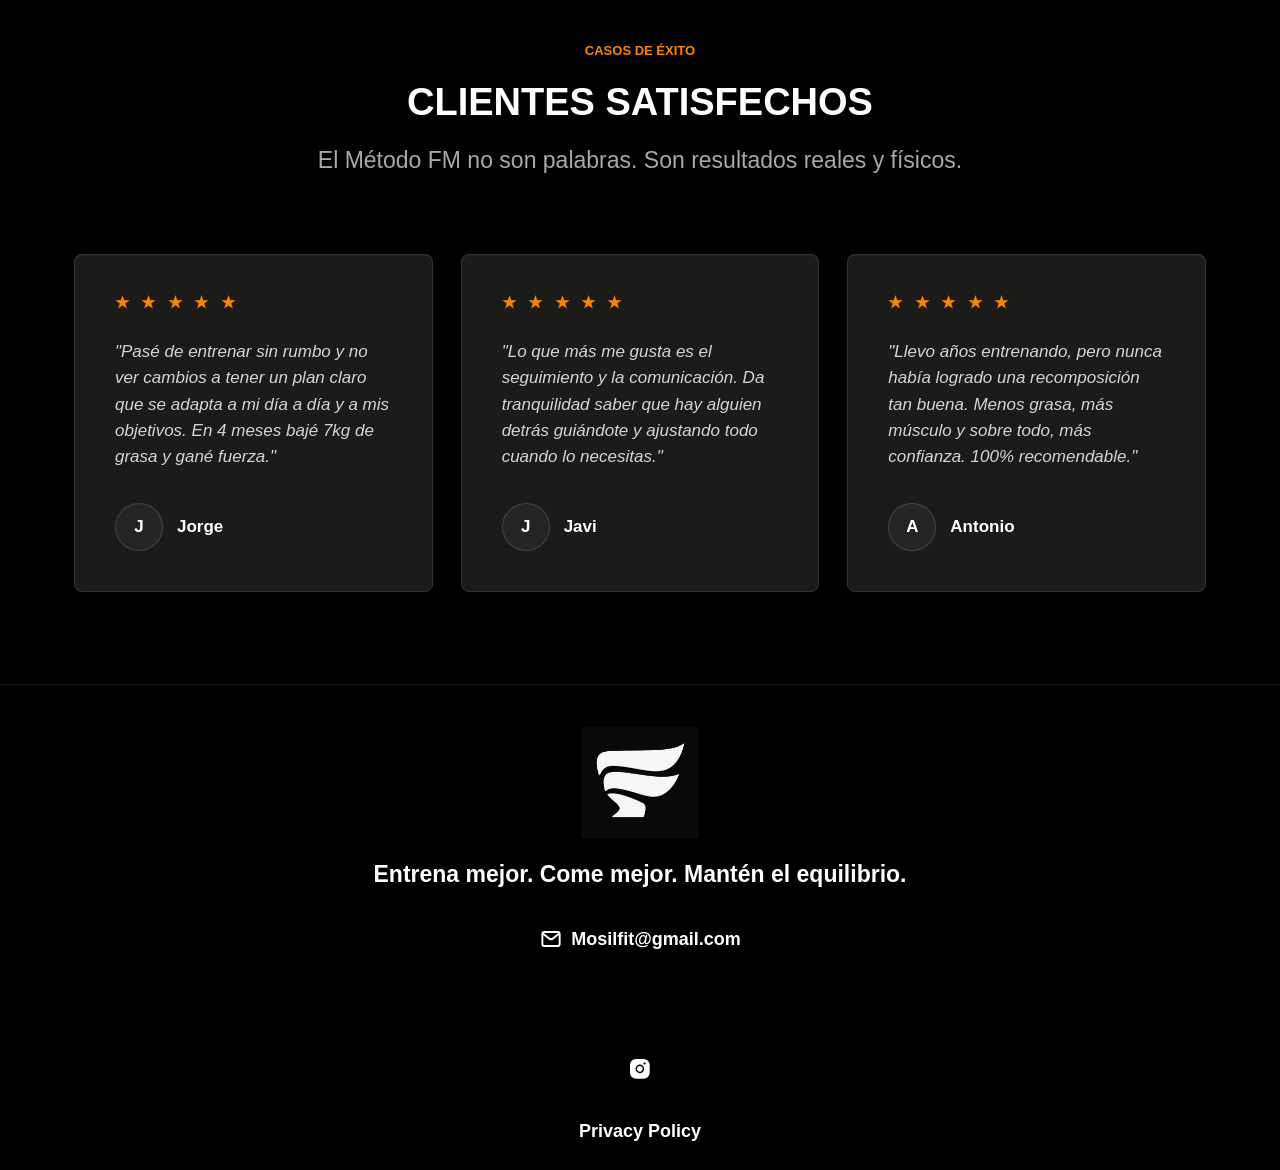
==== commit e6fd55f3: "Link muscle gain pack to Harbiz checkout" ====
--- a/fitmosil-copy/index.html
+++ b/fitmosil-copy/index.html
@@ -7,7 +7,7 @@
   <meta name="description" content="Fitmosil: pack de entrenamiento y nutrición por 20,95 € cada 4 semanas y asesoría personalizada Método FM.">
   <link rel="stylesheet" href="styles.css?v=20261010-plans">
   <link rel="stylesheet" href="plans.css?v=20261010-1">
-  <script src="plans.js" defer></script>
+  <script src="plans.js?v=20261011-muscle-checkout" defer></script>
 </head>
 <body>
   <header class="site-header">
@@ -45,7 +45,7 @@
           <fieldset class="goal-selector"><legend>¿Qué quieres conseguir?</legend><label><input type="radio" name="pack-goal" value="muscle" checked><span>Ganar músculo</span></label><label><input type="radio" name="pack-goal" value="fat"><span>Perder grasa</span></label></fieldset>
           <p class="goal-description" id="goal-description" aria-live="polite">Entrenamiento de fuerza y nutrición orientados a construir masa muscular y progresar con una estructura clara.</p>
           <p class="plan-price"><strong>20,95 €</strong><span>/ 4 semanas</span></p><h4>Qué incluye</h4><ul class="plan-features"><li id="training-benefit">Entrenamiento orientado a ganar músculo</li><li>Nutrición enfocada en tu objetivo</li><li>App para consultar tu planificación</li><li>Recetario y registro de kcal y macros</li><li>Registro de marcas, pesos y evolución</li></ul>
-          <a class="luxury-cta plan-cta" id="pack-contact" href="https://wa.me/34674088093?text=Hola%20Santi%2C%20quiero%20informaci%C3%B3n%20sobre%20el%20pack%20de%20ganancia%20de%20m%C3%BAsculo%20de%2020%2C95%20%E2%82%AC%20cada%204%20semanas.">Consultar pack · ganar músculo</a><p class="pack-contact-note">Habla con Santi por WhatsApp para conocer cómo empezar.</p>
+          <a class="luxury-cta plan-cta" id="pack-contact" href="https://app.harbiz.io/checkout-external/santiagomorenosilva?plan=MyLrK9mXABrhTP2d9&amp;lang=es">QUIERO GANAR MUSCULO</a>
         </div>
       </article>
       <p class="plan-note">Los packs están orientados a tu objetivo. Para un plan diseñado en torno a tu caso y acompañamiento individual, conoce la asesoría Método FM.</p>
@@ -205,8 +205,17 @@
     </section>
     <dialog class="waitlist-dialog" id="lista-espera" aria-labelledby="waitlist-title">
     <button class="dialog-close" type="button" aria-label="Cerrar formulario" title="Cerrar formulario">&times;</button>
-    <section class="waitlist-section"><div><p class="eyebrow">MÉTODO FM · PLAZAS CERRADAS</p><h2 id="waitlist-title">Tu siguiente paso<br>empieza aquí.</h2><p>Cuéntame qué buscas. Puedes pedir información o solicitar que te avise cuando vuelva a abrir plazas para la asesoría personalizada.</p></div>
-      <form id="waitlist-form"><div class="form-row"><label>Nombre<input name="nombre" autocomplete="given-name" required maxlength="80" placeholder="Tu nombre"></label><label>Email<input name="email" type="email" autocomplete="email" required maxlength="150" placeholder="tu@email.com"></label></div><label>¿Qué te interesa?<select name="interes"><option>Apuntarme a la lista de espera</option><option>Recibir información sobre la asesoría</option></select></label><label>Tu objetivo<select name="objetivo"><option>Perder grasa</option><option>Ganar masa muscular</option><option>Mejorar mis hábitos y mi forma física</option></select></label><label>Cuéntame un poco sobre ti <span>(opcional)</span><textarea name="mensaje" rows="3" maxlength="1500" placeholder="Tu punto de partida y qué te gustaría conseguir"></textarea></label><label class="consent"><input type="checkbox" required><span>He leído la <a href="privacy-policy.html">política de privacidad</a> y acepto que me contactes sobre mi solicitud.</span></label><button class="luxury-cta" type="submit">Preparar mi solicitud</button><p class="form-note">Se abrirá tu correo con la solicitud preparada para enviarla a mosilfit@gmail.com.</p><p id="form-status" role="status"></p></form>
+    <section class="waitlist-section"><div><p class="eyebrow">MÉTODO FM · PLAZAS CERRADAS</p><h2 id="waitlist-title">Tu siguiente paso<br>empieza aquí.</h2><p>Apúntate a la lista de espera y te avisaré cuando vuelva a abrir plazas para la asesoría personalizada.</p></div>
+      <form id="waitlist-form" action="https://formspree.io/f/xbgdkong" method="post">
+        <div class="form-row"><label>Nombre<input name="nombre" autocomplete="given-name" required maxlength="80" placeholder="Tu nombre"></label><label>Email<input name="email" type="email" autocomplete="email" required maxlength="150" placeholder="tu@email.com"></label></div>
+        <label>Teléfono<input name="telefono" type="tel" autocomplete="tel" required maxlength="40" placeholder="Tu teléfono, con prefijo de país"></label>
+        <label>Tu objetivo<select name="objetivo"><option>Perder grasa</option><option>Ganar masa muscular</option><option>Mejorar mis hábitos y mi forma física</option></select></label>
+        <label>¿Por qué quieres conseguir este cambio? <span>(opcional)</span><textarea name="motivacion" rows="3" maxlength="1500" placeholder="Cuéntame qué te motiva y qué significaría para ti lograrlo"></textarea></label>
+        <input type="text" name="_gotcha" hidden tabindex="-1" autocomplete="off">
+        <label class="consent"><input type="checkbox" name="consentimiento" value="Acepto el contacto sobre mi solicitud" required><span>He leído la <a href="privacy-policy.html">política de privacidad</a> y acepto que me contactes sobre mi solicitud.</span></label>
+        <button class="luxury-cta" type="submit">Enviar solicitud</button>
+        <p class="form-note">Recibirás la respuesta en el email que has indicado.</p><p id="form-status" role="status" aria-live="polite" aria-atomic="true"></p>
+      </form>
     </section>
     </dialog>
   </main>
